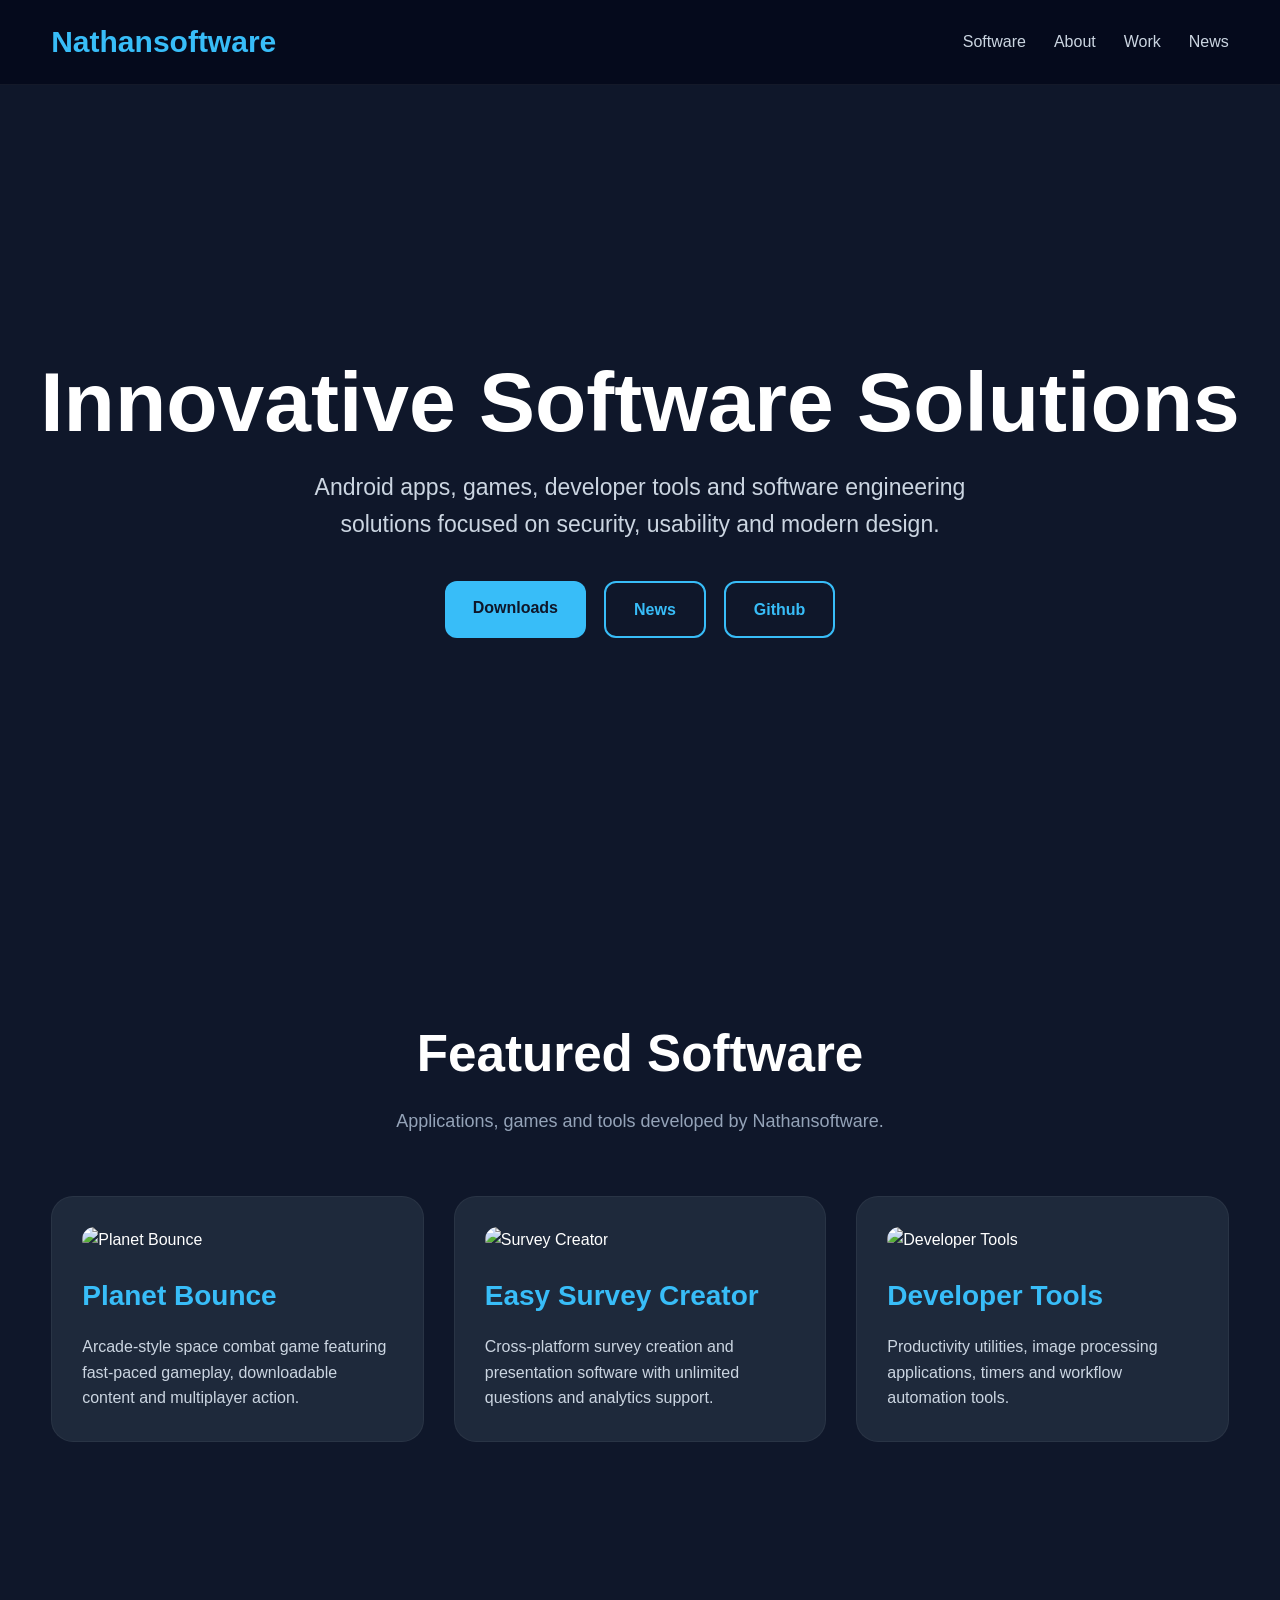
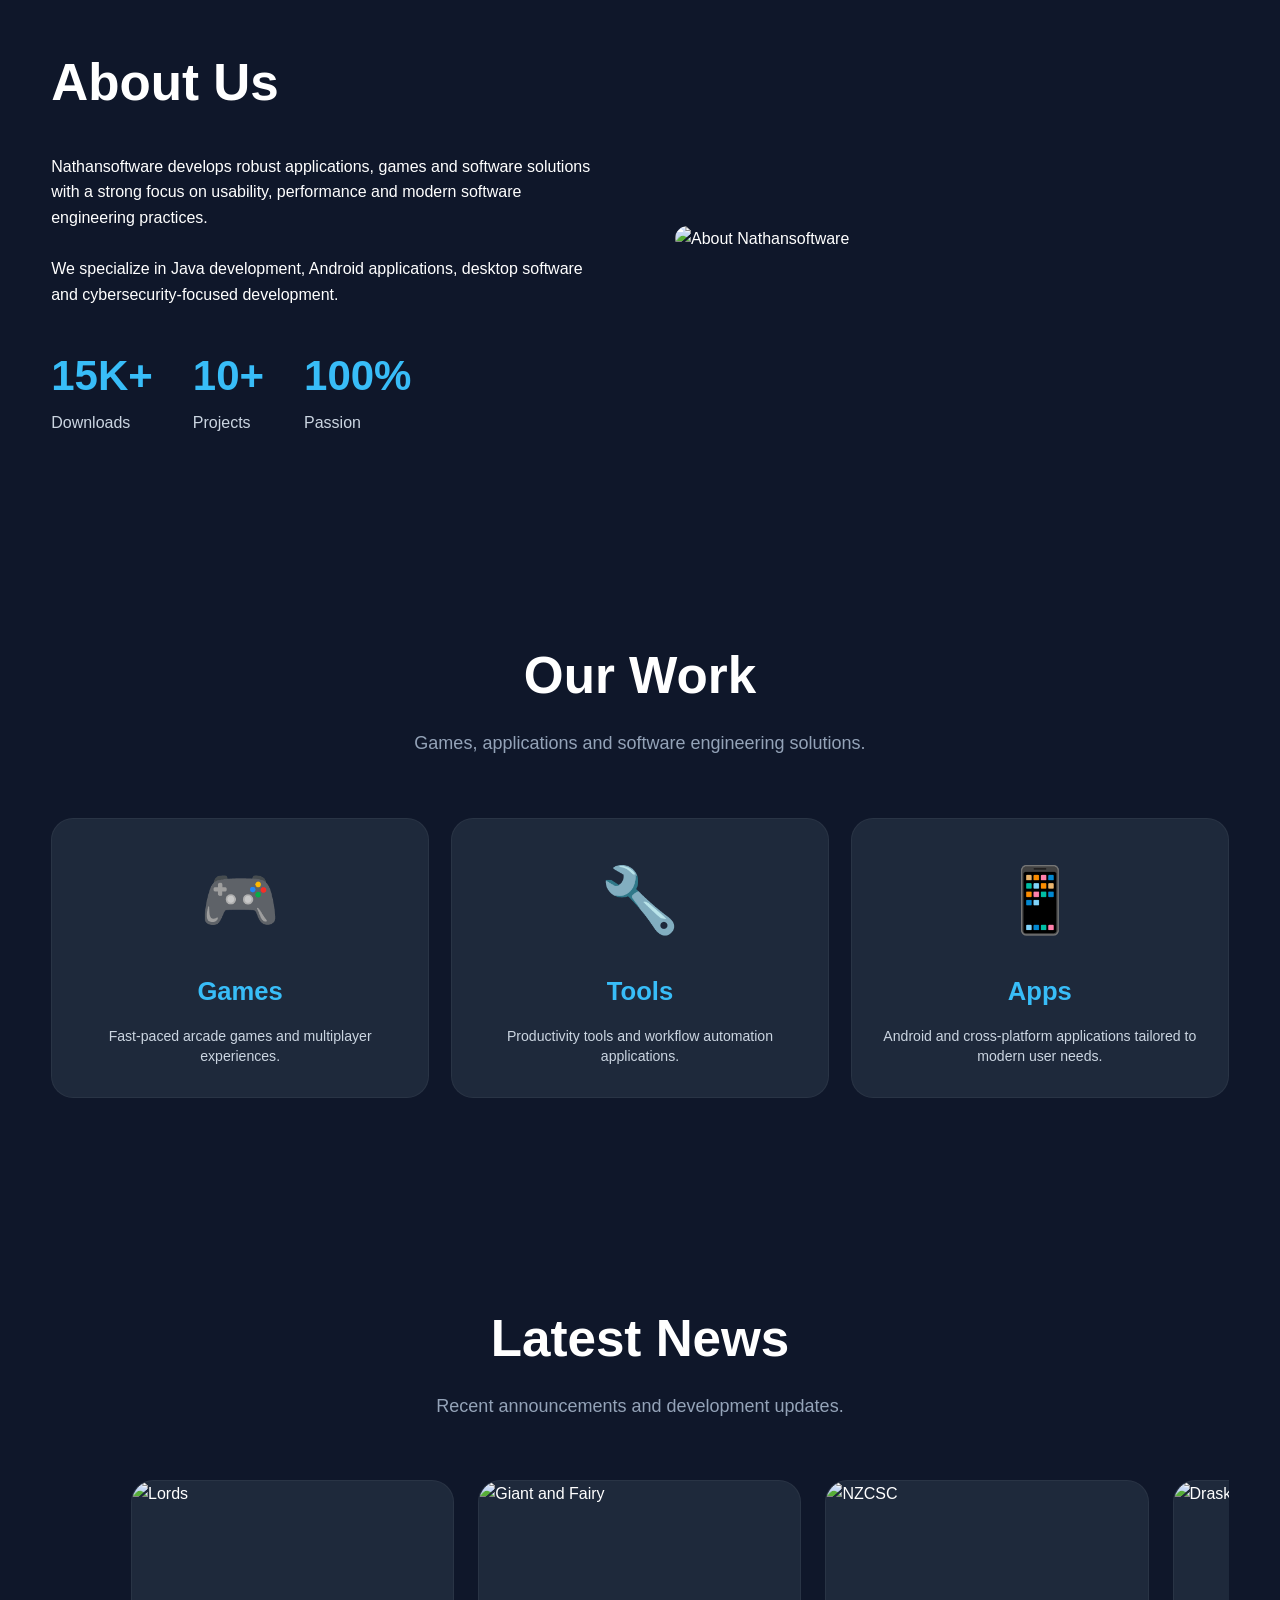
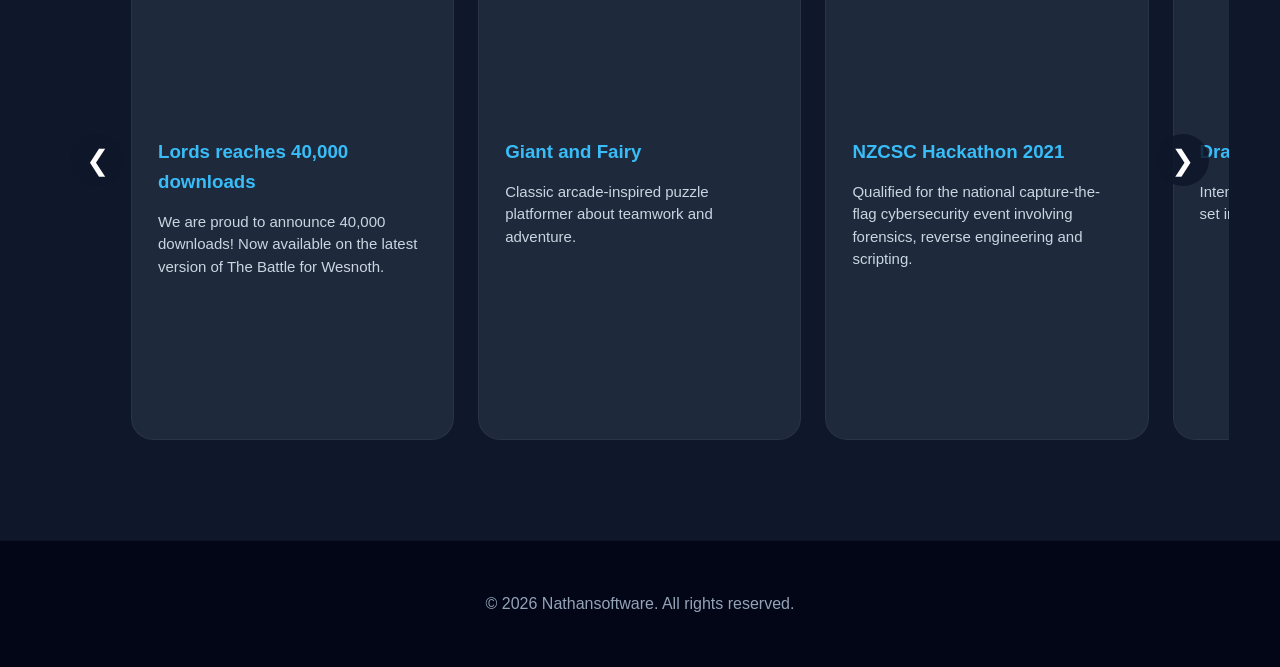
==== index.html @ 769fb5bc "Add files via upload" ====
<!DOCTYPE html>
<html lang="en">
<head>
<meta charset="UTF-8" />
<meta name="viewport" content="width=device-width, initial-scale=1.0" />

<title>Nathansoftware</title>

<style>

* {
    margin: 0;
    padding: 0;
    box-sizing: border-box;
}

html {
    scroll-behavior: smooth;
}

body {
    font-family: Arial, Helvetica, sans-serif;
    background: #0f172a;
    color: white;
    line-height: 1.6;
    overflow-x: hidden;
}

a {
    text-decoration: none;
    color: inherit;
}

.container {
    width: 92%;
    max-width: 1250px;
    margin: auto;
}

header {
    position: sticky;
    top: 0;
    z-index: 1000;
    background: rgba(2, 6, 23, 0.7);
    backdrop-filter: blur(12px);
    border-bottom: 1px solid rgba(255,255,255,0.06);
}

nav {
    display: flex;
    justify-content: space-between;
    align-items: center;
    padding: 18px 0;
}

.logo {
    font-size: 30px;
    font-weight: bold;
    color: #38bdf8;
}

.nav-links {
    display: flex;
    gap: 28px;
}

.nav-links a {
    color: #cbd5e1;
    transition: 0.2s;
}

.nav-links a:hover {
    color: #38bdf8;
}

.hero {
    min-height: 92vh;
    display: flex;
    align-items: center;
    text-align: center;
    background:
        linear-gradient(rgba(15,23,42,0.82), rgba(15,23,42,0.94)),
        url('images/hero.jpg') center/cover;
}

.hero-content {
    width: 100%;
    padding: 60px 0;
}

.hero h1 {
    font-size: clamp(42px, 8vw, 84px);
    line-height: 1.02;
    margin-bottom: 24px;
}

.hero p {
    max-width: 760px;
    margin: auto;
    font-size: clamp(16px, 2vw, 23px);
    color: #cbd5e1;
    padding: 0 14px;
}

.hero-buttons {
    display: flex;
    justify-content: center;
    gap: 18px;
    flex-wrap: wrap;
    margin-top: 38px;
}

.button {
    background: #38bdf8;
    color: #0f172a;
    padding: 14px 28px;
    border-radius: 12px;
    font-weight: bold;
    transition: 0.2s;
    font-size: 16px;
}

.button:hover {
    transform: translateY(-3px);
    background: #7dd3fc;
}

.secondary {
    background: transparent;
    border: 2px solid #38bdf8;
    color: #38bdf8;
}

.secondary:hover {
    background: #38bdf8;
    color: #0f172a;
}

section {
    padding: 100px 0;
}

.section-title {
    text-align: center;
    margin-bottom: 60px;
}

.section-title h2 {
    font-size: clamp(34px, 4vw, 52px);
    margin-bottom: 12px;
}

.section-title p {
    color: #94a3b8;
    font-size: 18px;
}

.grid {
    display: grid;
    gap: 30px;
}

.features {
    grid-template-columns: repeat(auto-fit, minmax(260px, 1fr));
}

.card {
    background: #1e293b;
    padding: 30px;
    border-radius: 22px;
    transition: 0.25s;
    border: 1px solid rgba(255,255,255,0.05);
}

.card:hover {
    transform: translateY(-5px);
}

.card img {
    width: 100%;
    border-radius: 16px;
    margin-bottom: 22px;
    object-fit: cover;
}

.card h3 {
    margin-bottom: 15px;
    color: #38bdf8;
    font-size: 28px;
}

.card p {
    color: #cbd5e1;
}

.about {
    display: grid;
    grid-template-columns: 1fr 1fr;
    gap: 70px;
    align-items: center;
}

.about img {
    width: 100%;
    border-radius: 24px;
}

.stats {
    display: flex;
    gap: 40px;
    flex-wrap: wrap;
    margin-top: 35px;
}

.stat h3 {
    font-size: 42px;
    color: #38bdf8;
}

.stat p {
    color: #cbd5e1;
}

.work-grid {
    display: grid;
    grid-template-columns: repeat(3, 1fr);
    gap: 22px;
}

.work-card {
    text-align: center;
    min-width: 0;
}

.work-icon {
    font-size: clamp(42px, 5vw, 72px);
    margin-bottom: 20px;
}

.work-card h3 {
    font-size: clamp(20px, 2vw, 32px);
}

.work-card p {
    font-size: clamp(12px, 1.1vw, 17px);
    line-height: 1.4;
}

.news-carousel-wrapper {
    position: relative;
    overflow: hidden;
    padding: 0 80px;
}

.news-carousel {
    display: flex;
    gap: 24px;

    transition: transform 0.5s ease;
    will-change: transform;

    align-items: stretch;
}

.news-card {

    flex: 0 0 calc((100% - 48px) / 3);

    background: #1e293b;

    border-radius: 22px;
    overflow: hidden;

    border: 1px solid rgba(255,255,255,0.05);

    display: flex;
    flex-direction: column;

    height: 560px;

    min-width: 0;
}
  
.news-content {
    padding: 26px;

    display: flex;
    flex-direction: column;

    flex: 1;
    min-height: 0;
}

.news-content h3 {
    margin-bottom: 14px;
    color: #38bdf8;
}

.news-content p {

    color: #cbd5e1;

    white-space: normal;

    overflow-wrap: anywhere;
    word-break: normal;

    hyphens: auto;

    flex: 1;

    font-size: 15px;
    line-height: 1.5;

    overflow-y: auto;

    min-width: 0;
}
  
.news-card img {
    width: 100%;
    height: 230px;
    object-fit: cover;
    flex-shrink: 0;
}

.carousel-btn {
    position: absolute;
    top: 50%;
    transform: translateY(-50%);
    z-index: 20;

    width: 52px;
    height: 52px;

    border: none;
    border-radius: 50%;

    background: rgba(15,23,42,0.85);
    color: white;

    font-size: 28px;
    cursor: pointer;

    transition: 0.2s;
}

.carousel-btn:hover {
    background: #38bdf8;
    color: #0f172a;
}

.prev {
    left: 20px;
}

.next {
    right: 20px;
}

footer {
    background: #020617;
    padding: 50px 0;
    text-align: center;
    color: #94a3b8;
    border-top: 1px solid rgba(255,255,255,0.05);
}

@media(max-width: 1000px) {

    .news-card {
        flex: 0 0 calc((100% - 24px) / 2);
    }

}

@media(max-width: 700px) {

    .news-carousel-wrapper {
        padding: 0 60px;
    }

}

@media(max-width: 950px) {

    .about {
        grid-template-columns: 1fr;
    }

}

@media(max-width: 700px) {

    nav {
        flex-direction: column;
        gap: 16px;
    }

    .nav-links {
        gap: 16px;
        flex-wrap: wrap;
        justify-content: center;
    }

    .work-grid {
        gap: 12px;
    }

    .work-card {
        padding: 18px;
    }

    .work-card p {
        line-height: 1.25;
    }

    .card {
        padding: 22px;
    }

    section {
        padding: 70px 0;
    }

    .news-card {
        min-width: 100%;
    }

}

</style>
</head>

<body>

<header>
    <div class="container">

        <nav>

            <div class="logo">
                Nathansoftware
            </div>

            <div class="nav-links">
                <a href="#software">Software</a>
                <a href="#about">About</a>
                <a href="#work">Work</a>
                <a href="#news">News</a>
            </div>

        </nav>

    </div>
</header>

<section class="hero">

    <div class="container hero-content">

        <h1>
            Innovative Software Solutions
        </h1>

        <p>
            Android apps, games, developer tools and software engineering
            solutions focused on security, usability and modern design.
        </p>

        <div class="hero-buttons">

            <a href="#software" class="button">
                Downloads
            </a>

            <a href="#news" class="button secondary">
                News
            </a>

            <a href="https://github.com/" class="button secondary">
                Github
            </a>

        </div>

    </div>

</section>

<section id="software">

    <div class="container">

        <div class="section-title">
            <h2>Featured Software</h2>

            <p>
                Applications, games and tools developed by Nathansoftware.
            </p>
        </div>

        <div class="grid features">

            <div class="card">

                <img src="images/planet-bounce.jpg" alt="Planet Bounce">

                <h3>Planet Bounce</h3>

                <p>
                    Arcade-style space combat game featuring fast-paced
                    gameplay, downloadable content and multiplayer action.
                </p>

            </div>

            <div class="card">

                <img src="images/survey.jpg" alt="Survey Creator">

                <h3>Easy Survey Creator</h3>

                <p>
                    Cross-platform survey creation and presentation software
                    with unlimited questions and analytics support.
                </p>

            </div>

            <div class="card">

                <img src="images/tools.png" alt="Developer Tools">

                <h3>Developer Tools</h3>

                <p>
                    Productivity utilities, image processing applications,
                    timers and workflow automation tools.
                </p>

            </div>

        </div>

    </div>

</section>

<section id="about">

    <div class="container">

        <div class="about">

            <div>

                <div class="section-title" style="text-align:left; margin-bottom:30px;">

                    <h2>About Us</h2>

                </div>

                <p>
                    Nathansoftware develops robust applications, games and
                    software solutions with a strong focus on usability,
                    performance and modern software engineering practices.
                </p>

                <br>

                <p>
                    We specialize in Java development, Android applications,
                    desktop software and cybersecurity-focused development.
                </p>

                <div class="stats">

                    <div class="stat">
                        <h3>15K+</h3>
                        <p>Downloads</p>
                    </div>

                    <div class="stat">
                        <h3>10+</h3>
                        <p>Projects</p>
                    </div>

                    <div class="stat">
                        <h3>100%</h3>
                        <p>Passion</p>
                    </div>

                </div>

            </div>

            <div>

                <img src="images/about.png" alt="About Nathansoftware">

            </div>

        </div>

    </div>

</section>

<section id="work">

    <div class="container">

        <div class="section-title">

            <h2>Our Work</h2>

            <p>
                Games, applications and software engineering solutions.
            </p>

        </div>

        <div class="grid work-grid">

            <div class="card work-card">

                <div class="work-icon">🎮</div>

                <h3>Games</h3>

                <p>
                    Fast-paced arcade games and multiplayer experiences.
                </p>

            </div>

            <div class="card work-card">

                <div class="work-icon">🔧</div>

                <h3>Tools</h3>

                <p>
                    Productivity tools and workflow automation applications.
                </p>

            </div>

            <div class="card work-card">

                <div class="work-icon">📱</div>

                <h3>Apps</h3>

                <p>
                    Android and cross-platform applications tailored to
                    modern user needs.
                </p>

            </div>

        </div>

    </div>

</section>

<section id="news">

    <div class="container">

        <div class="section-title">

            <h2>Latest News</h2>

            <p>
                Recent announcements and development updates.
            </p>

        </div>

        <div class="news-carousel-wrapper">

            <button class="carousel-btn prev" onclick="moveSlide(-1)">
                ❮
            </button>

            <div class="news-carousel" id="newsCarousel">

                <div class="news-card">
                    <img src="images/lords.jpg" alt="Lords">
                    <div class="news-content">
                        <h3>Lords reaches 40,000 downloads</h3>
                        <p>
                            We are proud to announce 40,000 downloads!
                            Now available on the latest version of
                            The Battle for Wesnoth.
                        </p>
                    </div>
                </div>

                <div class="news-card">
                    <img src="images/giant-fairy.png" alt="Giant and Fairy">
                    <div class="news-content">
                        <h3>Giant and Fairy</h3>
                        <p>
                            Classic arcade-inspired puzzle platformer
                            about teamwork and adventure.
                        </p>
                    </div>
                </div>

                <div class="news-card">
                    <img src="images/nzcsc.png" alt="NZCSC">
                    <div class="news-content">
                        <h3>NZCSC Hackathon 2021</h3>
                        <p>
                            Qualified for the national capture-the-flag
                            cybersecurity event involving forensics,
                            reverse engineering and scripting.
                        </p>
                    </div>
                </div>

                <div class="news-card">
                    <img src="images/draskin.jpg" alt="Draskin Conflict">
                    <div class="news-content">
                        <h3>Draskin Conflict App</h3>
                        <p>
                            Intense game of intrigue and discovery
                            set in a post nuclear future.
                        </p>
                    </div>
                </div>

                <div class="news-card">
                    <img src="images/devastator.jpg" alt="Devastator">
                    <div class="news-content">
                        <h3>Devastator Release</h3>
                        <p>
                            New Planet Bounce DLC bringing even more
                            ships, battles and galaxy conquering action.
                        </p>
                    </div>
                </div>

                <div class="news-card">
                    <img src="images/glasspane.jpg" alt="Glass Pane">
                    <div class="news-content">
                        <h3>UI Innovation</h3>
                        <p>
                            Floating desktop image manipulation and
                            organization experience with Glass Pane.
                        </p>
                    </div>
                </div>

                <div class="news-card">
                    <img src="images/pb10000.jpg" alt="Planet Bounce">
                    <div class="news-content">
                        <h3>Planet Bounce 10,000 downloads</h3>
                        <p>
                            Planet Bounce reaches another incredible
                            milestone with 10,000 downloads.
                        </p>
                    </div>
                </div>

                <div class="news-card">
                    <img src="images/kpmg.jpg" alt="KPMG">
                    <div class="news-content">
                        <h3>KPMG Cyber Challenge</h3>
                        <p>
                            Ranked 5th nationally in the KPMG Cyber
                            Challenge hosted by ImmersiveLabs.
                        </p>
                    </div>
                </div>

            </div>

            <button class="carousel-btn next" onclick="moveSlide(1)">
                ❯
            </button>

        </div>

    </div>

</section>

<footer>

    <div class="container">

        <p>
            © 2026 Nathansoftware. All rights reserved.
        </p>

    </div>

</footer>

<script>

const carousel = document.getElementById("newsCarousel");

let currentSlide = 0;

function getVisibleCards() {

    if(window.innerWidth <= 700) return 1;

    if(window.innerWidth <= 1000) return 2;

    return 3;
}

function moveSlide(direction) {

    const cards = document.querySelectorAll(".news-card");

    const visible = getVisibleCards();

    const maxSlide = cards.length - visible;

    currentSlide += direction;

    if(currentSlide < 0) {
        currentSlide = maxSlide;
    }

    if(currentSlide > maxSlide) {
        currentSlide = 0;
    }

    const cardWidth = cards[0].offsetWidth + 24;

    carousel.style.transform =
        `translateX(-${currentSlide * cardWidth}px)`;
}

setInterval(() => {
    moveSlide(1);
}, 5000);

window.addEventListener("resize", () => {
    moveSlide(0);
});

</script>

</body>
</html>
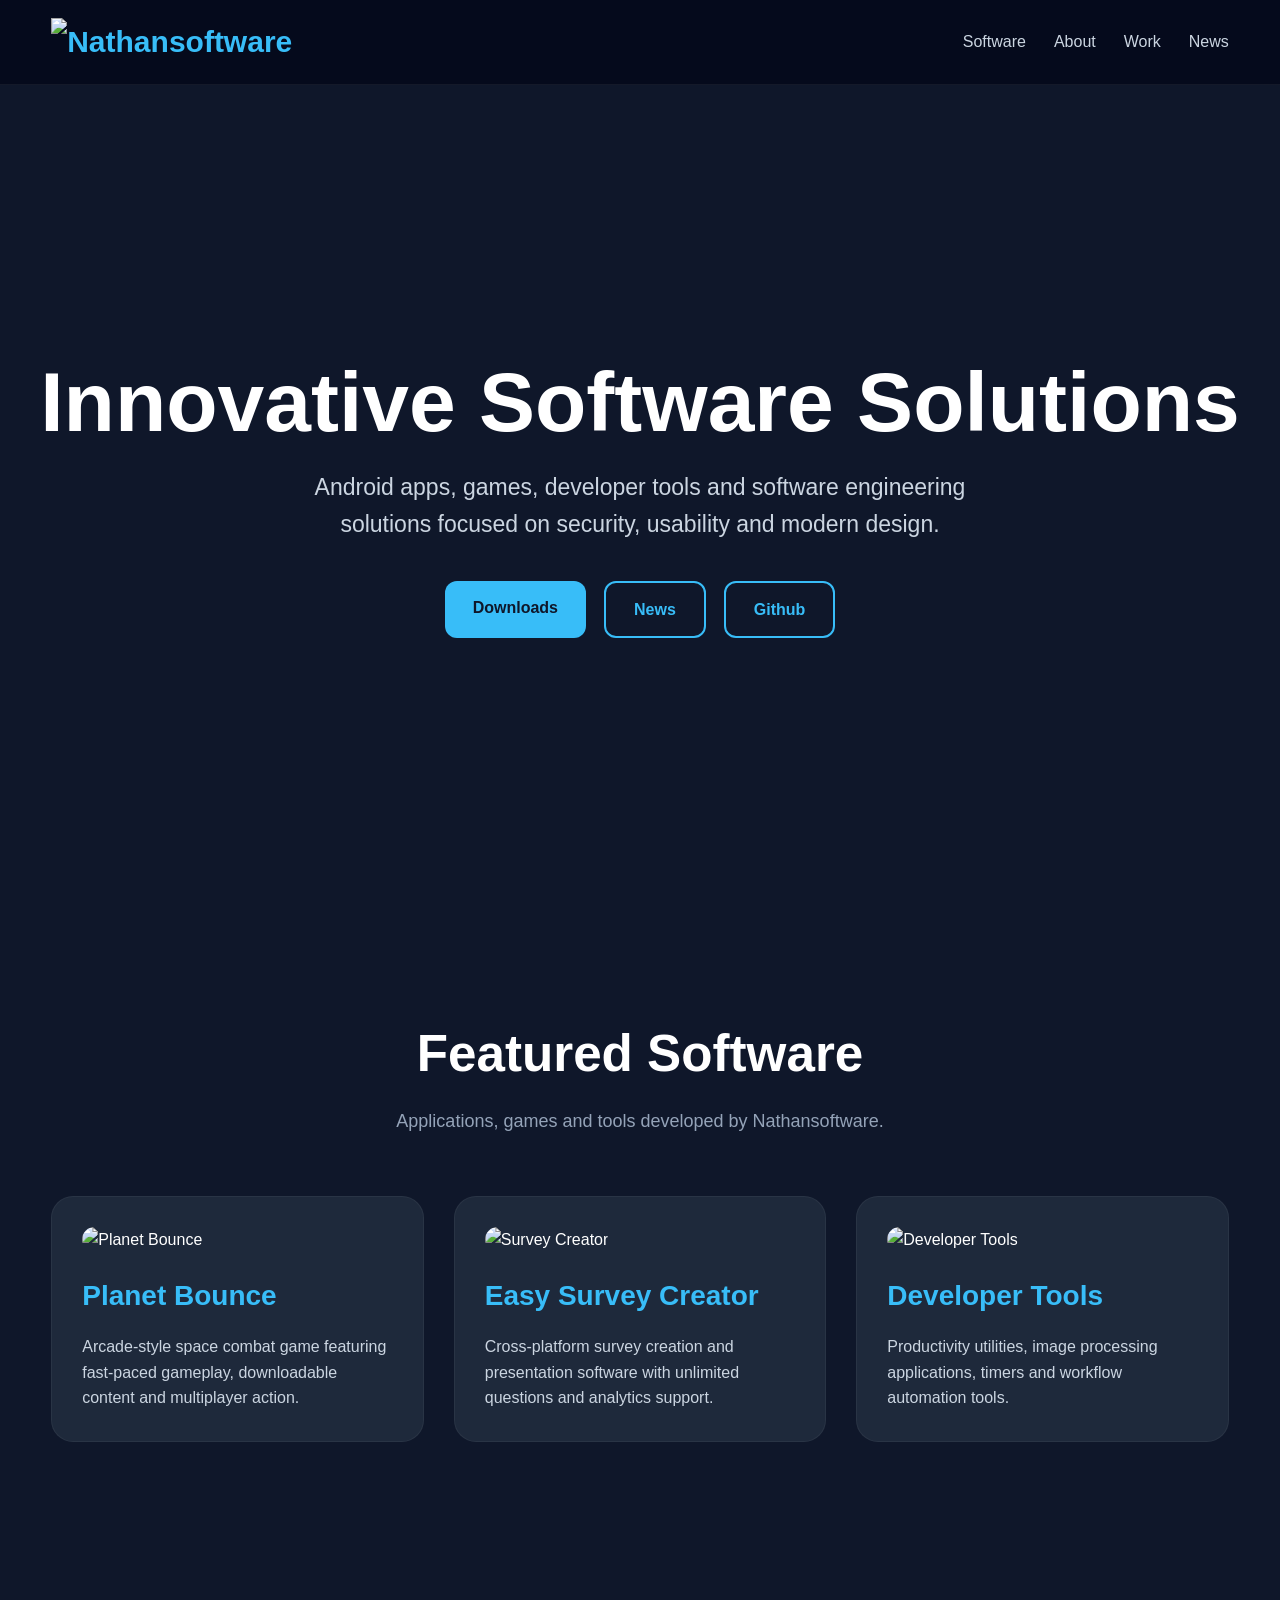
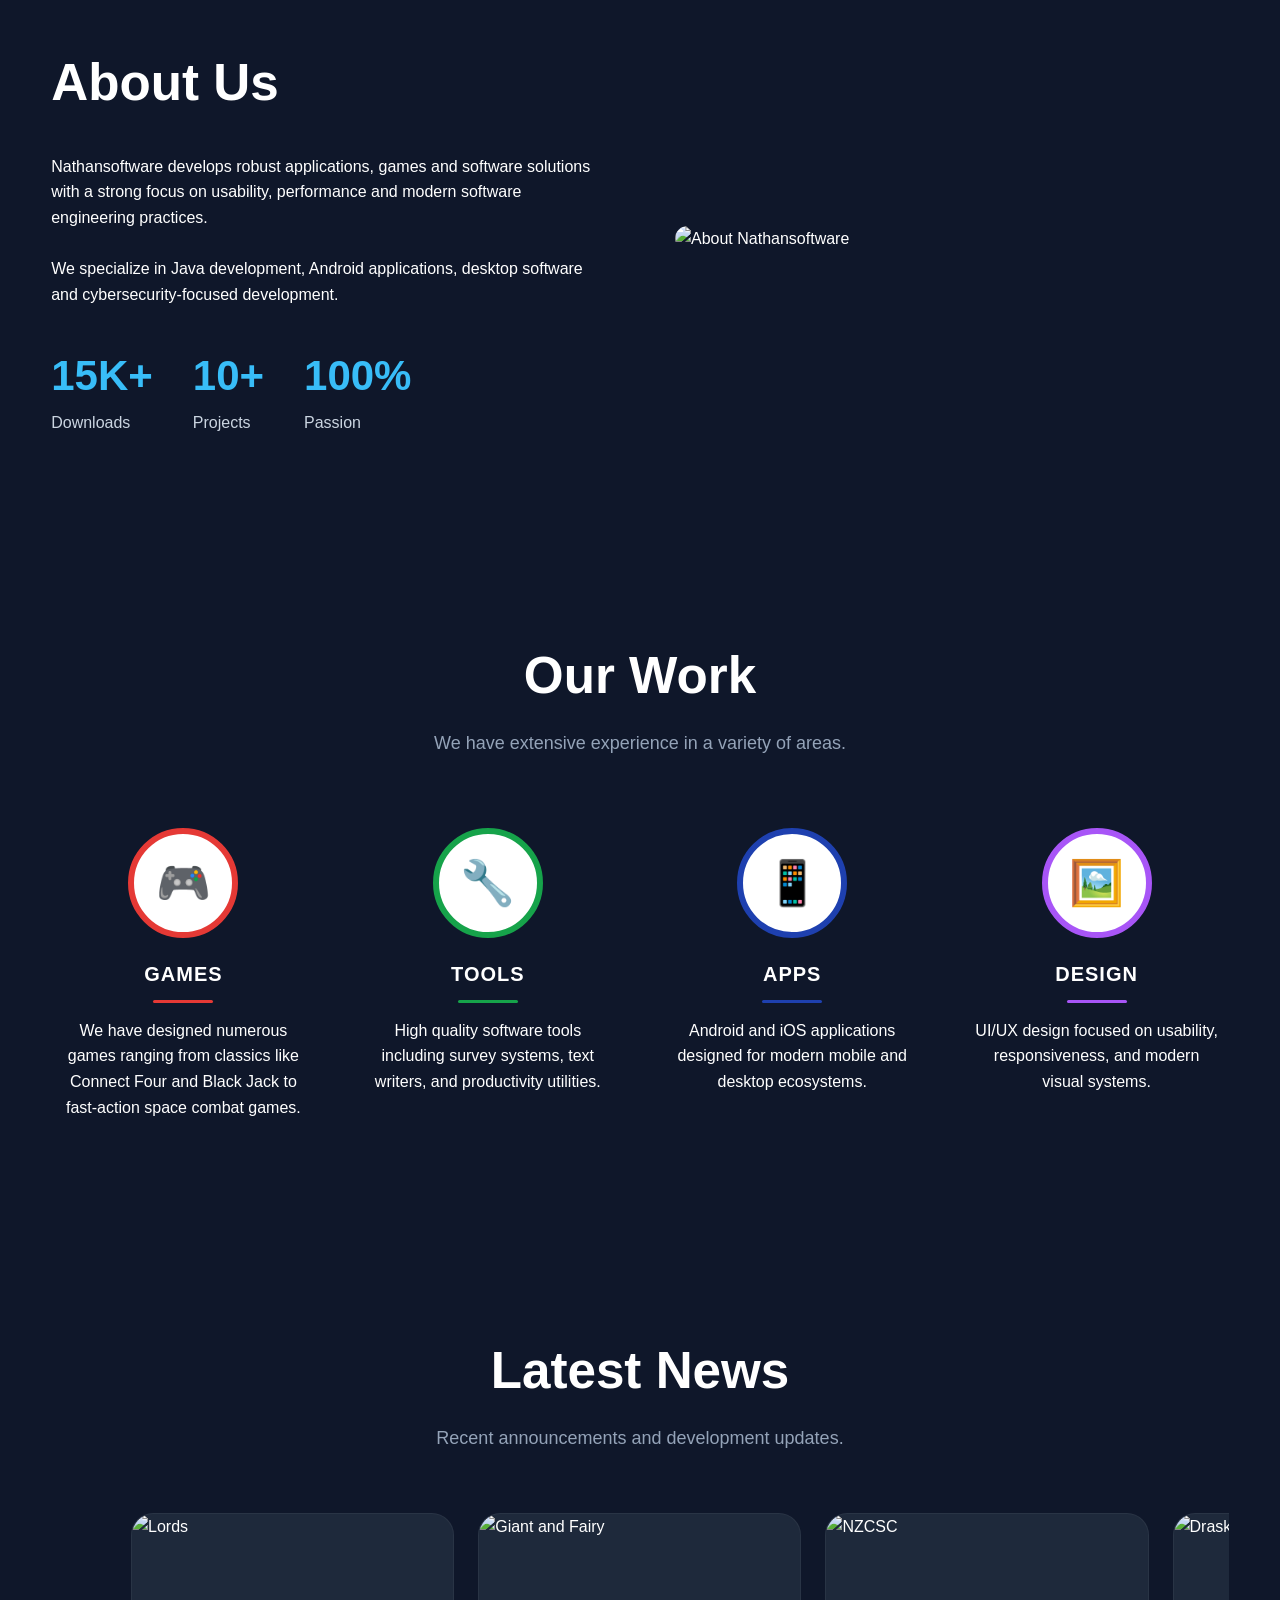
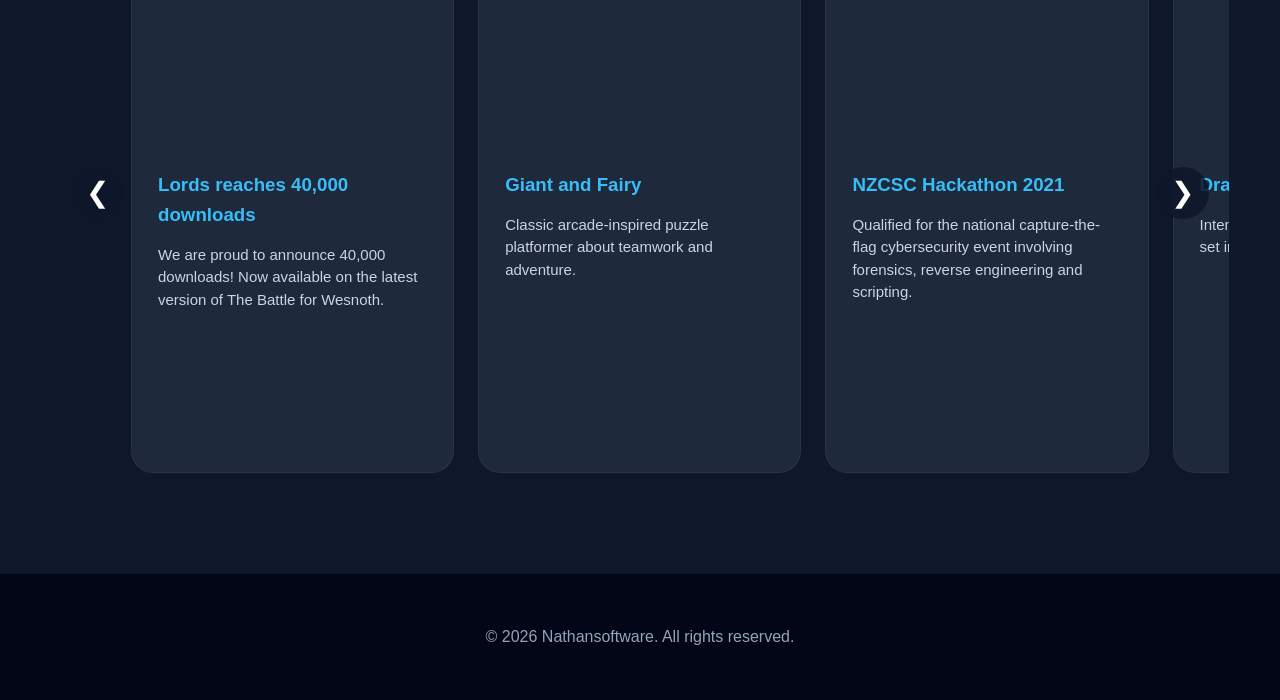
==== commit 0ca7b3b2: "Add files via upload" ====
--- a/index.html
+++ b/index.html
@@ -80,7 +80,7 @@
     text-align: center;
     background:
         linear-gradient(rgba(15,23,42,0.82), rgba(15,23,42,0.94)),
-        url('images/hero.jpg') center/cover;
+        url('https://cdn.jsdelivr.net/gh/Nathan-R1/Website-Assets@main/assets/hero.jpg') center/cover;
 }
 
 .hero-content {
@@ -223,27 +223,75 @@
 
 .work-grid {
     display: grid;
-    grid-template-columns: repeat(3, 1fr);
-    gap: 22px;
+    grid-template-columns: repeat(4, 1fr);
+    gap: 40px;
+    text-align: center;
 }
 
 .work-card {
-    text-align: center;
-    min-width: 0;
+    background: transparent;
+    padding: 10px;
+    border: none;
+    box-shadow: none;
 }
 
 .work-icon {
-    font-size: clamp(42px, 5vw, 72px);
-    margin-bottom: 20px;
-}
-
+    width: 110px;
+    height: 110px;
+    margin: 0 auto 20px auto;
+
+    display: flex;
+    align-items: center;
+    justify-content: center;
+
+    border-radius: 50%;
+    border: 6px solid;
+    font-size: 44px;
+
+    background: white;
+}
+
+/* Titles */
 .work-card h3 {
-    font-size: clamp(20px, 2vw, 32px);
-}
-
-.work-card p {
-    font-size: clamp(12px, 1.1vw, 17px);
-    line-height: 1.4;
+    margin-top: 10px;
+    font-size: 20px;
+    letter-spacing: 1px;
+}
+
+/* underline bar under title */
+.work-card h3::after {
+    content: "";
+    display: block;
+    width: 60px;
+    height: 3px;
+    margin: 10px auto 15px auto;
+    border-radius: 2px;
+}
+
+/* Colors per card */
+.work-card:nth-child(1) .work-icon { border-color: #e53935; color: #e53935; }
+.work-card:nth-child(2) .work-icon { border-color: #16a34a; color: #16a34a; }
+.work-card:nth-child(3) .work-icon { border-color: #1e40af; color: #1e40af; }
+.work-card:nth-child(4) .work-icon { border-color: #a855f7; color: #a855f7; }
+
+/* underline colors */
+.work-card:nth-child(1) h3::after { background: #e53935; }
+.work-card:nth-child(2) h3::after { background: #16a34a; }
+.work-card:nth-child(3) h3::after { background: #1e40af; }
+.work-card:nth-child(4) h3::after { background: #a855f7; }
+
+/* Responsive */
+@media(max-width: 1000px) {
+    .work-grid {
+        grid-template-columns: repeat(2, 1fr);
+        gap: 30px;
+    }
+}
+
+@media(max-width: 600px) {
+    .work-grid {
+        grid-template-columns: 1fr;
+    }
 }
 
 .news-carousel-wrapper {
@@ -255,38 +303,27 @@
 .news-carousel {
     display: flex;
     gap: 24px;
-
     transition: transform 0.5s ease;
     will-change: transform;
-
     align-items: stretch;
 }
 
 .news-card {
-
     flex: 0 0 calc((100% - 48px) / 3);
-
     background: #1e293b;
-
     border-radius: 22px;
     overflow: hidden;
-
     border: 1px solid rgba(255,255,255,0.05);
-
     display: flex;
     flex-direction: column;
-
     height: 560px;
-
     min-width: 0;
 }
-  
+
 .news-content {
     padding: 26px;
-
     display: flex;
     flex-direction: column;
-
     flex: 1;
     min-height: 0;
 }
@@ -297,26 +334,18 @@
 }
 
 .news-content p {
-
     color: #cbd5e1;
-
     white-space: normal;
-
     overflow-wrap: anywhere;
     word-break: normal;
-
     hyphens: auto;
-
     flex: 1;
-
     font-size: 15px;
     line-height: 1.5;
-
     overflow-y: auto;
-
     min-width: 0;
 }
-  
+
 .news-card img {
     width: 100%;
     height: 230px;
@@ -440,7 +469,7 @@
         <nav>
 
             <div class="logo">
-                Nathansoftware
+                <img src="logo.png" alt="Nathansoftware" style="height: 48px; width: auto; display: block;">
             </div>
 
             <div class="nav-links">
@@ -478,7 +507,7 @@
                 News
             </a>
 
-            <a href="https://github.com/" class="button secondary">
+            <a href="https://github.com/Nathan-R1/" class="button secondary">
                 Github
             </a>
 
@@ -504,7 +533,7 @@
 
             <div class="card">
 
-                <img src="images/planet-bounce.jpg" alt="Planet Bounce">
+                <img src="https://cdn.jsdelivr.net/gh/Nathan-R1/Website-Assets@main/assets/planet-bounce.jpg" alt="Planet Bounce">
 
                 <h3>Planet Bounce</h3>
 
@@ -517,7 +546,7 @@
 
             <div class="card">
 
-                <img src="images/survey.jpg" alt="Survey Creator">
+                <img src="https://cdn.jsdelivr.net/gh/Nathan-R1/Website-Assets@main/assets/survey.jpg" alt="Survey Creator">
 
                 <h3>Easy Survey Creator</h3>
 
@@ -530,7 +559,7 @@
 
             <div class="card">
 
-                <img src="images/tools.png" alt="Developer Tools">
+                <img src="https://cdn.jsdelivr.net/gh/Nathan-R1/Website-Assets@main/assets/tools.png" alt="Developer Tools">
 
                 <h3>Developer Tools</h3>
 
@@ -597,7 +626,7 @@
 
             <div>
 
-                <img src="images/about.png" alt="About Nathansoftware">
+                <img src="https://cdn.jsdelivr.net/gh/Nathan-R1/Website-Assets@main/assets/about.png" alt="About Nathansoftware">
 
             </div>
 
@@ -612,52 +641,42 @@
     <div class="container">
 
         <div class="section-title">
-
             <h2>Our Work</h2>
-
-            <p>
-                Games, applications and software engineering solutions.
-            </p>
-
+            <p>We have extensive experience in a variety of areas.</p>
         </div>
 
         <div class="grid work-grid">
 
-            <div class="card work-card">
-
+            <div class="work-card">
                 <div class="work-icon">🎮</div>
-
-                <h3>Games</h3>
-
+                <h3>GAMES</h3>
                 <p>
-                    Fast-paced arcade games and multiplayer experiences.
+                    We have designed numerous games ranging from classics like Connect Four and Black Jack to fast-action space combat games.
                 </p>
-
-            </div>
-
-            <div class="card work-card">
-
+            </div>
+
+            <div class="work-card">
                 <div class="work-icon">🔧</div>
-
-                <h3>Tools</h3>
-
+                <h3>TOOLS</h3>
                 <p>
-                    Productivity tools and workflow automation applications.
+                    High quality software tools including survey systems, text writers, and productivity utilities.
                 </p>
-
-            </div>
-
-            <div class="card work-card">
-
+            </div>
+
+            <div class="work-card">
                 <div class="work-icon">📱</div>
-
-                <h3>Apps</h3>
-
+                <h3>APPS</h3>
                 <p>
-                    Android and cross-platform applications tailored to
-                    modern user needs.
+                    Android and iOS applications designed for modern mobile and desktop ecosystems.
                 </p>
-
+            </div>
+
+            <div class="work-card">
+                <div class="work-icon">🖼️</div>
+                <h3>DESIGN</h3>
+                <p>
+                    UI/UX design focused on usability, responsiveness, and modern visual systems.
+                </p>
             </div>
 
         </div>
@@ -689,7 +708,7 @@
             <div class="news-carousel" id="newsCarousel">
 
                 <div class="news-card">
-                    <img src="images/lords.jpg" alt="Lords">
+                    <img src="https://cdn.jsdelivr.net/gh/Nathan-R1/Website-Assets@main/assets/lords.jpg" alt="Lords">
                     <div class="news-content">
                         <h3>Lords reaches 40,000 downloads</h3>
                         <p>
@@ -701,7 +720,7 @@
                 </div>
 
                 <div class="news-card">
-                    <img src="images/giant-fairy.png" alt="Giant and Fairy">
+                    <img src="https://cdn.jsdelivr.net/gh/Nathan-R1/Website-Assets@main/assets/giant-fairy.png" alt="Giant and Fairy">
                     <div class="news-content">
                         <h3>Giant and Fairy</h3>
                         <p>
@@ -712,7 +731,7 @@
                 </div>
 
                 <div class="news-card">
-                    <img src="images/nzcsc.png" alt="NZCSC">
+                    <img src="https://cdn.jsdelivr.net/gh/Nathan-R1/Website-Assets@main/assets/nzcsc.png" alt="NZCSC">
                     <div class="news-content">
                         <h3>NZCSC Hackathon 2021</h3>
                         <p>
@@ -724,7 +743,7 @@
                 </div>
 
                 <div class="news-card">
-                    <img src="images/draskin.jpg" alt="Draskin Conflict">
+                    <img src="https://cdn.jsdelivr.net/gh/Nathan-R1/Website-Assets@main/assets/draskin.jpg" alt="Draskin Conflict">
                     <div class="news-content">
                         <h3>Draskin Conflict App</h3>
                         <p>
@@ -735,7 +754,7 @@
                 </div>
 
                 <div class="news-card">
-                    <img src="images/devastator.jpg" alt="Devastator">
+                    <img src="https://cdn.jsdelivr.net/gh/Nathan-R1/Website-Assets@main/assets/devastator.jpg" alt="Devastator">
                     <div class="news-content">
                         <h3>Devastator Release</h3>
                         <p>
@@ -746,7 +765,7 @@
                 </div>
 
                 <div class="news-card">
-                    <img src="images/glasspane.jpg" alt="Glass Pane">
+                    <img src="https://cdn.jsdelivr.net/gh/Nathan-R1/Website-Assets@main/assets/glasspane.jpg" alt="Glass Pane">
                     <div class="news-content">
                         <h3>UI Innovation</h3>
                         <p>
@@ -757,7 +776,7 @@
                 </div>
 
                 <div class="news-card">
-                    <img src="images/pb10000.jpg" alt="Planet Bounce">
+                    <img src="https://cdn.jsdelivr.net/gh/Nathan-R1/Website-Assets@main/assets/pb10000.jpg" alt="Planet Bounce">
                     <div class="news-content">
                         <h3>Planet Bounce 10,000 downloads</h3>
                         <p>
@@ -768,7 +787,7 @@
                 </div>
 
                 <div class="news-card">
-                    <img src="images/kpmg.jpg" alt="KPMG">
+                    <img src="https://cdn.jsdelivr.net/gh/Nathan-R1/Website-Assets@main/assets/kpmg.jpg" alt="KPMG">
                     <div class="news-content">
                         <h3>KPMG Cyber Challenge</h3>
                         <p>
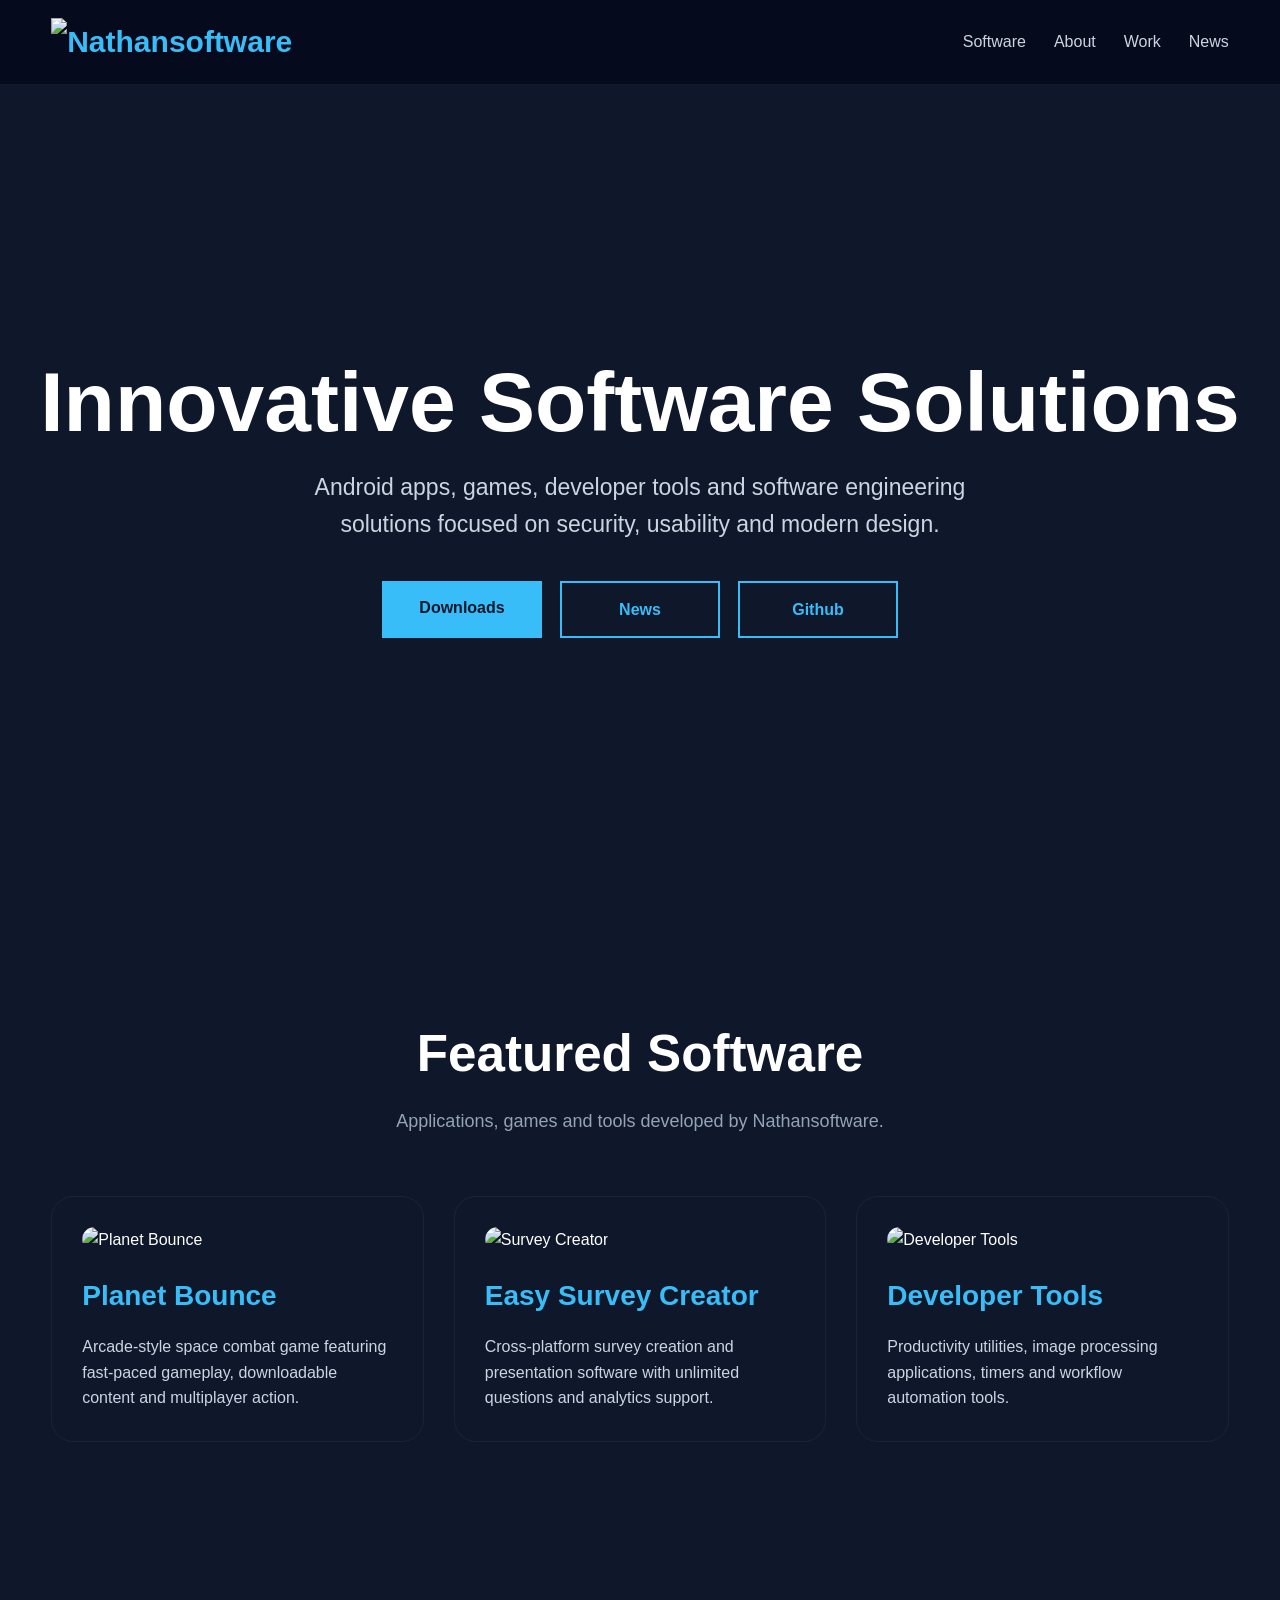
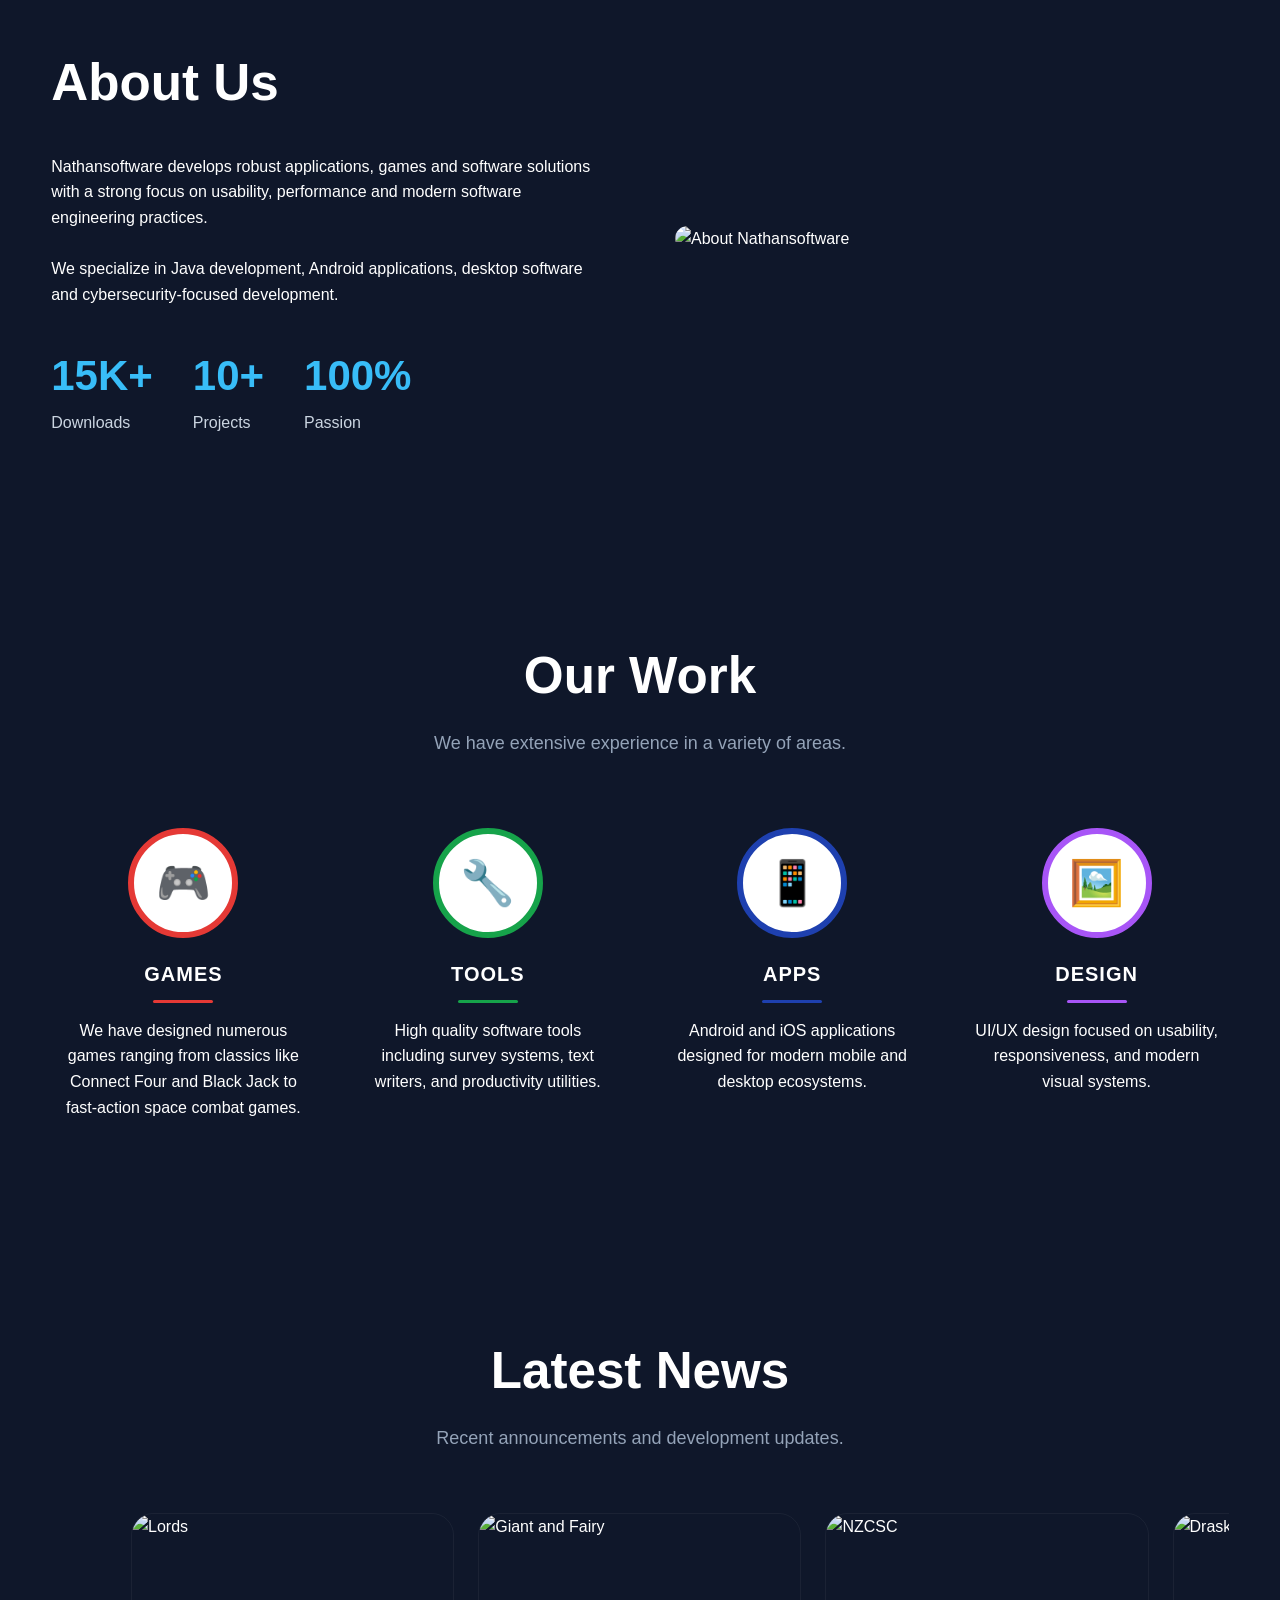
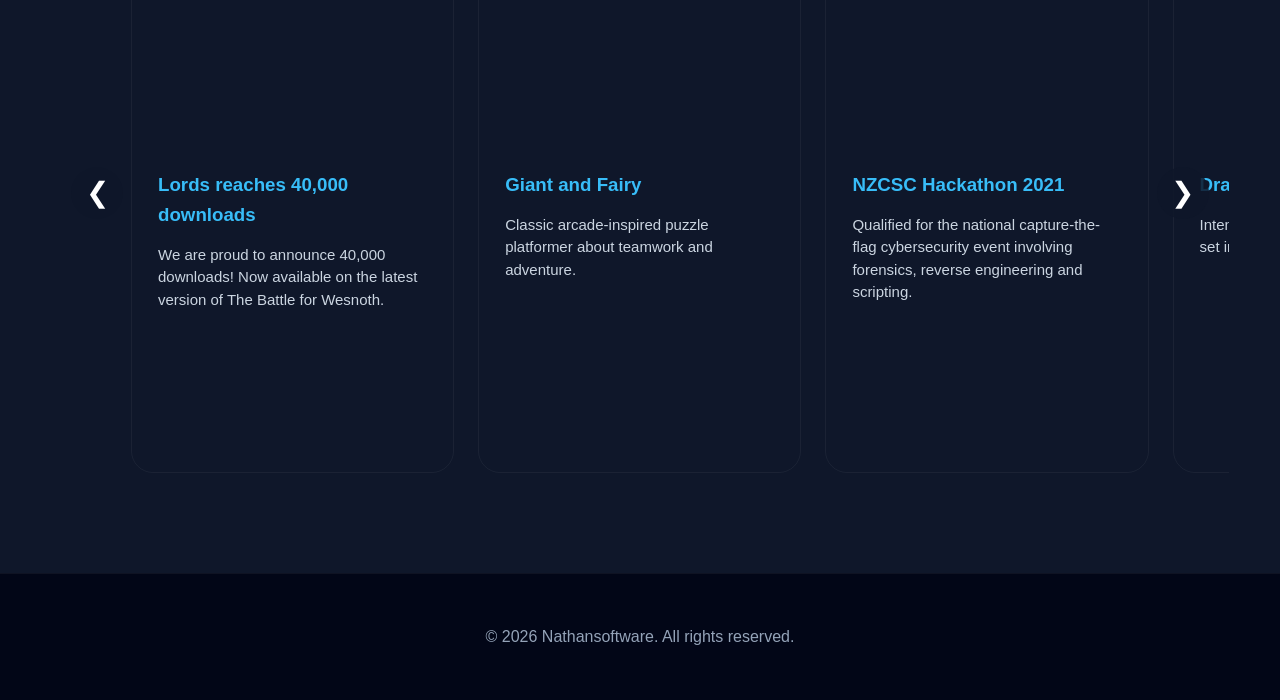
==== commit e6ab1a3c: "New style" ====
--- a/index.html
+++ b/index.html
@@ -113,11 +113,13 @@
 .button {
     background: #38bdf8;
     color: #0f172a;
-    padding: 14px 28px;
-    border-radius: 12px;
+    padding: 14px 0;
+    border-radius: 0;
     font-weight: bold;
     transition: 0.2s;
     font-size: 16px;
+    width: 160px;
+    text-align: center;
 }
 
 .button:hover {
@@ -165,7 +167,7 @@
 }
 
 .card {
-    background: #1e293b;
+    background: transparent;
     padding: 30px;
     border-radius: 22px;
     transition: 0.25s;
@@ -310,7 +312,7 @@
 
 .news-card {
     flex: 0 0 calc((100% - 48px) / 3);
-    background: #1e293b;
+    background: transparent;
     border-radius: 22px;
     overflow: hidden;
     border: 1px solid rgba(255,255,255,0.05);
@@ -469,7 +471,7 @@
         <nav>
 
             <div class="logo">
-                <img src="logo.png" alt="Nathansoftware" style="height: 48px; width: auto; display: block;">
+                <img src="<img src="https://cdn.jsdelivr.net/gh/Nathan-R1/Website-Assets@main/assets/logo.png" alt="Nathansoftware" style="height: 48px; width: auto; display: block;">
             </div>
 
             <div class="nav-links">
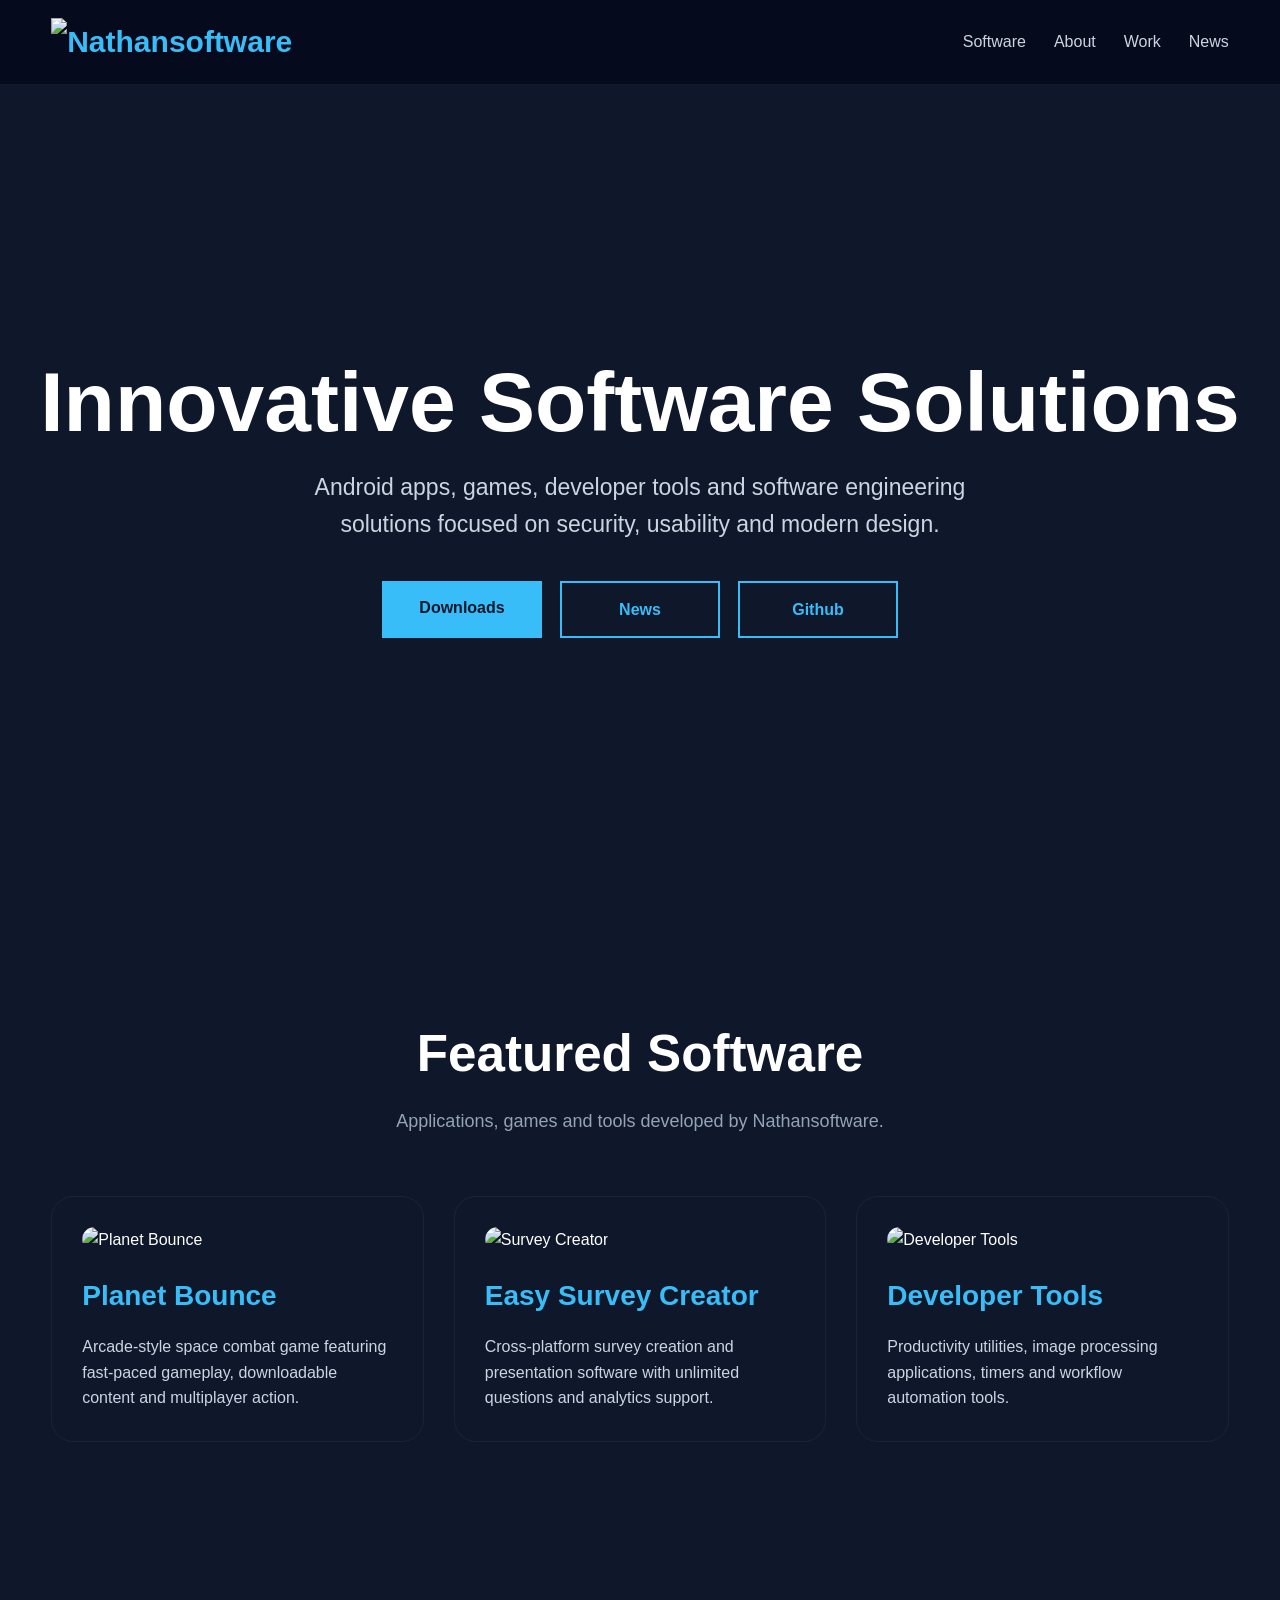
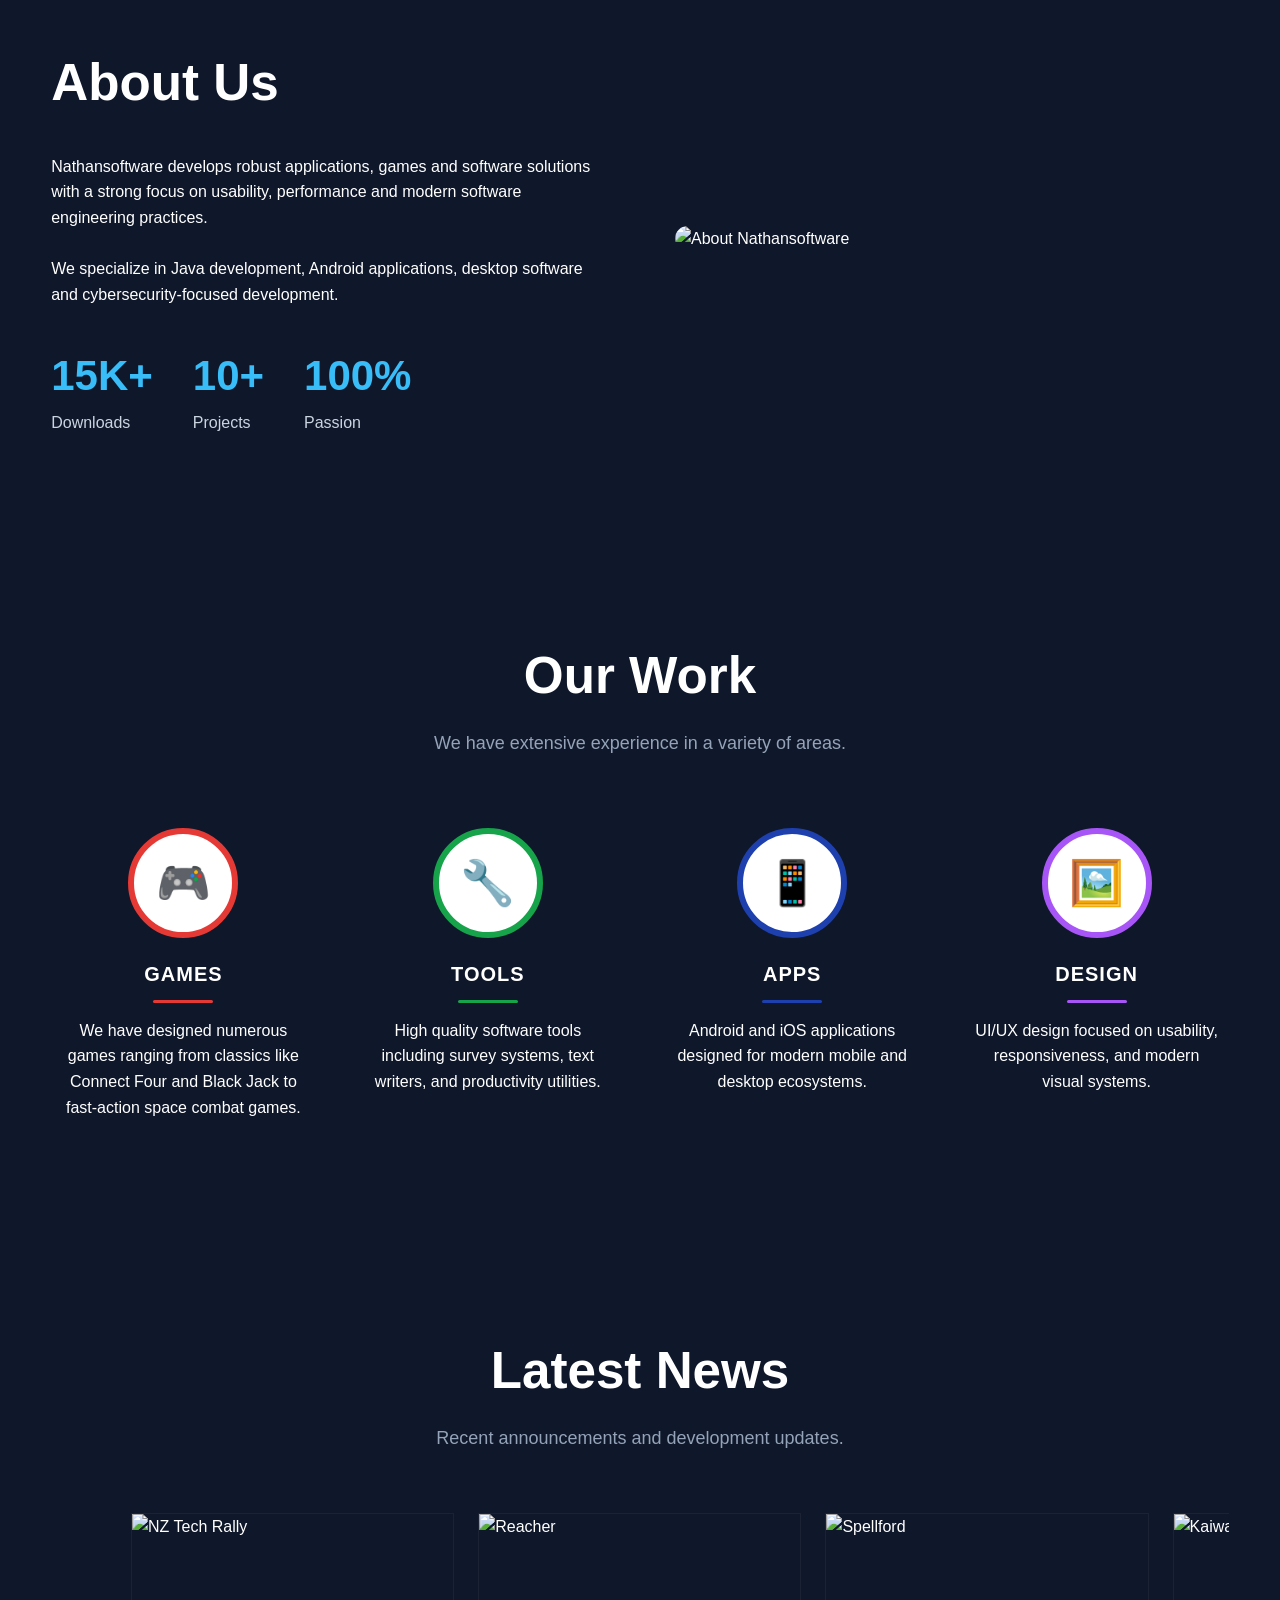
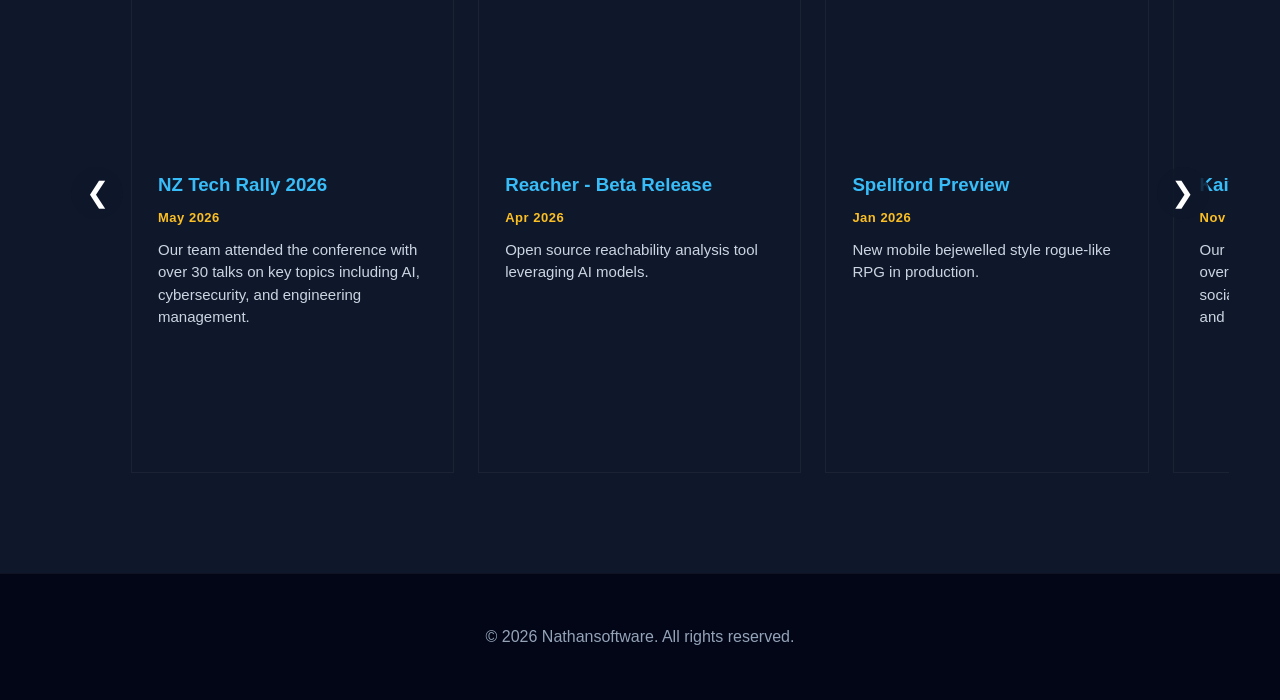
==== commit 0ed94ab4: "New news" ====
--- a/index.html
+++ b/index.html
@@ -313,8 +313,6 @@
 .news-card {
     flex: 0 0 calc((100% - 48px) / 3);
     background: transparent;
-    border-radius: 22px;
-    overflow: hidden;
     border: 1px solid rgba(255,255,255,0.05);
     display: flex;
     flex-direction: column;
@@ -331,8 +329,17 @@
 }
 
 .news-content h3 {
-    margin-bottom: 14px;
+    margin-bottom: 8px;
     color: #38bdf8;
+}
+
+.news-date {
+    display: block;
+    font-size: 13px;
+    font-weight: 600;
+    color: #fbbf24;
+    margin-bottom: 10px;
+    letter-spacing: 0.5px;
 }
 
 .news-content p {
@@ -471,7 +478,7 @@
         <nav>
 
             <div class="logo">
-                <img src="<img src="https://cdn.jsdelivr.net/gh/Nathan-R1/Website-Assets@main/assets/logo.png" alt="Nathansoftware" style="height: 48px; width: auto; display: block;">
+                <img src="https://cdn.jsdelivr.net/gh/Nathan-R1/Website-Assets@main/assets/logo.png" alt="Nathansoftware" style="height: 48px; width: auto; display: block;">
             </div>
 
             <div class="nav-links">
@@ -710,9 +717,100 @@
             <div class="news-carousel" id="newsCarousel">
 
                 <div class="news-card">
+                    <img src="https://cdn.jsdelivr.net/gh/Nathan-R1/Website-Assets@main/assets/nz-tech-rally.jpg" alt="NZ Tech Rally">
+                    <div class="news-content">
+                        <h3>NZ Tech Rally 2026</h3>
+                        <span class="news-date">May 2026</span>
+                        <p>
+                            Our team attended the conference with over
+                            30 talks on key topics including AI,
+                            cybersecurity, and engineering management.
+                        </p>
+                    </div>
+                </div>
+
+                <div class="news-card">
+                    <img src="https://cdn.jsdelivr.net/gh/Nathan-R1/Website-Assets@main/assets/reacher.jpg" alt="Reacher" title="Photo by Vexels.com on FreeImages">
+                    <div class="news-content">
+                        <h3>Reacher - Beta Release</h3>
+                        <span class="news-date">Apr 2026</span>
+                        <p>
+                            Open source reachability analysis tool
+                            leveraging AI models.
+                        </p>
+                    </div>
+                </div>
+
+                <div class="news-card">
+                    <img src="https://cdn.jsdelivr.net/gh/Nathan-R1/Website-Assets@main/assets/spellford.jpg" alt="Spellford">
+                    <div class="news-content">
+                        <h3>Spellford Preview</h3>
+                        <span class="news-date">Jan 2026</span>
+                        <p>
+                            New mobile bejewelled style rogue-like RPG
+                            in production.
+                        </p>
+                    </div>
+                </div>
+
+                <div class="news-card">
+                    <img src="https://cdn.jsdelivr.net/gh/Nathan-R1/Website-Assets@main/assets/kawaiicon.png" alt="KaiwaiiCon">
+                    <div class="news-content">
+                        <h3>KaiwaiiCon 2025</h3>
+                        <span class="news-date">Nov 2025</span>
+                        <p>
+                            Our team attended the conference with over
+                            20 talks on key topics including social
+                            engineering, quantum computing and more.
+                        </p>
+                    </div>
+                </div>
+
+                <div class="news-card">
+                    <img src="https://cdn.jsdelivr.net/gh/Nathan-R1/Website-Assets@main/assets/cyclic.png" alt="Cyclic Warriors">
+                    <div class="news-content">
+                        <h3>Cyclic Warriors</h3>
+                        <span class="news-date">Jan 2024</span>
+                        <p>
+                            Development continues on the Cyclic Warriors
+                            project with new gameplay features and improvements.
+                        </p>
+                    </div>
+                </div>
+
+                <div class="news-card">
+                    <img src="https://cdn.jsdelivr.net/gh/Nathan-R1/Website-Assets@main/assets/security.jpg" alt="OWASP AppSec">
+                    <div class="news-content">
+                        <h3>OWASP AppSec</h3>
+                        <span class="news-date">July 2023</span>
+                        <p>
+                            Nathansoftware had the opportunity to attend
+                            the OWASP NZ conference this week diving into
+                            over 20 sessions on cybersecurity, with a
+                            highlight on blockchain security.
+                        </p>
+                    </div>
+                </div>
+
+                <div class="news-card">
+                    <img src="https://cdn.jsdelivr.net/gh/Nathan-R1/Website-Assets@main/assets/ctf.png" alt="NZCSC">
+                    <div class="news-content">
+                        <h3>NZCSC</h3>
+                        <span class="news-date">Jan 2023</span>
+                        <p>
+                            The Nathansoftware team are proud to announce
+                            that we qualified for the national NZCSC
+                            Capture the Flag (CTF) event using tools
+                            including Wireshark, Burpsuite.
+                        </p>
+                    </div>
+                </div>
+
+                <div class="news-card">
                     <img src="https://cdn.jsdelivr.net/gh/Nathan-R1/Website-Assets@main/assets/lords.jpg" alt="Lords">
                     <div class="news-content">
                         <h3>Lords reaches 40,000 downloads</h3>
+                        <span class="news-date">Dec 2022</span>
                         <p>
                             We are proud to announce 40,000 downloads!
                             Now available on the latest version of
@@ -725,6 +823,7 @@
                     <img src="https://cdn.jsdelivr.net/gh/Nathan-R1/Website-Assets@main/assets/giant-fairy.png" alt="Giant and Fairy">
                     <div class="news-content">
                         <h3>Giant and Fairy</h3>
+                        <span class="news-date">Oct 2021</span>
                         <p>
                             Classic arcade-inspired puzzle platformer
                             about teamwork and adventure.
@@ -733,9 +832,10 @@
                 </div>
 
                 <div class="news-card">
-                    <img src="https://cdn.jsdelivr.net/gh/Nathan-R1/Website-Assets@main/assets/nzcsc.png" alt="NZCSC">
+                    <img src="https://cdn.jsdelivr.net/gh/Nathan-R1/Website-Assets@main/assets/nzcsc.png" alt="NZCSC Hackathon">
                     <div class="news-content">
                         <h3>NZCSC Hackathon 2021</h3>
+                        <span class="news-date">June 2021</span>
                         <p>
                             Qualified for the national capture-the-flag
                             cybersecurity event involving forensics,
@@ -748,6 +848,7 @@
                     <img src="https://cdn.jsdelivr.net/gh/Nathan-R1/Website-Assets@main/assets/draskin.jpg" alt="Draskin Conflict">
                     <div class="news-content">
                         <h3>Draskin Conflict App</h3>
+                        <span class="news-date">Apr 2021</span>
                         <p>
                             Intense game of intrigue and discovery
                             set in a post nuclear future.
@@ -756,9 +857,24 @@
                 </div>
 
                 <div class="news-card">
+                    <img src="https://cdn.jsdelivr.net/gh/Nathan-R1/Website-Assets@main/assets/Lords10k.png" alt="Lord's">
+                    <div class="news-content">
+                        <h3>Lord's 10,000 Downloads</h3>
+                        <span class="news-date">Apr 2021</span>
+                        <p>
+                            Reign of the Lords. We are proud to announce
+                            20,000 downloads! Now available on the most
+                            cutting edge version of The Battle for
+                            Wesnoth 1.15.
+                        </p>
+                    </div>
+                </div>
+
+                <div class="news-card">
                     <img src="https://cdn.jsdelivr.net/gh/Nathan-R1/Website-Assets@main/assets/devastator.jpg" alt="Devastator">
                     <div class="news-content">
                         <h3>Devastator Release</h3>
+                        <span class="news-date">Jan 2021</span>
                         <p>
                             New Planet Bounce DLC bringing even more
                             ships, battles and galaxy conquering action.
@@ -770,6 +886,7 @@
                     <img src="https://cdn.jsdelivr.net/gh/Nathan-R1/Website-Assets@main/assets/glasspane.jpg" alt="Glass Pane">
                     <div class="news-content">
                         <h3>UI Innovation</h3>
+                        <span class="news-date">Sept 2020</span>
                         <p>
                             Floating desktop image manipulation and
                             organization experience with Glass Pane.
@@ -780,7 +897,8 @@
                 <div class="news-card">
                     <img src="https://cdn.jsdelivr.net/gh/Nathan-R1/Website-Assets@main/assets/pb10000.jpg" alt="Planet Bounce">
                     <div class="news-content">
-                        <h3>Planet Bounce 10,000 downloads</h3>
+                        <h3>Planet Bounce Milestone</h3>
+                        <span class="news-date">Aug 2020</span>
                         <p>
                             Planet Bounce reaches another incredible
                             milestone with 10,000 downloads.
@@ -792,9 +910,39 @@
                     <img src="https://cdn.jsdelivr.net/gh/Nathan-R1/Website-Assets@main/assets/kpmg.jpg" alt="KPMG">
                     <div class="news-content">
                         <h3>KPMG Cyber Challenge</h3>
+                        <span class="news-date">June 2020</span>
                         <p>
                             Ranked 5th nationally in the KPMG Cyber
                             Challenge hosted by ImmersiveLabs.
+                        </p>
+                    </div>
+                </div>
+
+                <div class="news-card">
+                    <img src="https://cdn.jsdelivr.net/gh/Nathan-R1/Website-Assets@main/assets/planetbounce.png" alt="Planet Bounce 5.0">
+                    <div class="news-content">
+                        <h3>Planet Bounce 5.0 Release</h3>
+                        <span class="news-date">Dec 2019</span>
+                        <p>
+                            A new decade is on the horizon and so is the
+                            arrival of Planet Bounce. We are extremely
+                            excited to announce that Planet Bounce 5.0.
+                        </p>
+                    </div>
+                </div>
+
+                <div class="news-card">
+                    <img src="https://cdn.jsdelivr.net/gh/Nathan-R1/Website-Assets@main/assets/survey.jpg" alt="Android ESC">
+                    <div class="news-content">
+                        <h3>Android ESC Release</h3>
+                        <span class="news-date">Feb 2019</span>
+                        <p>
+                            The Easy Survey Creator is now also available
+                            as an Android app. The Easy Survey Creator App
+                            version runs on Android devices so you can
+                            take your surveys with you! See Slideme.org
+                            for more details about the Easy Survey
+                            Creator for Android.
                         </p>
                     </div>
                 </div>
@@ -873,4 +1021,4 @@
 </script>
 
 </body>
-</html>+</html>
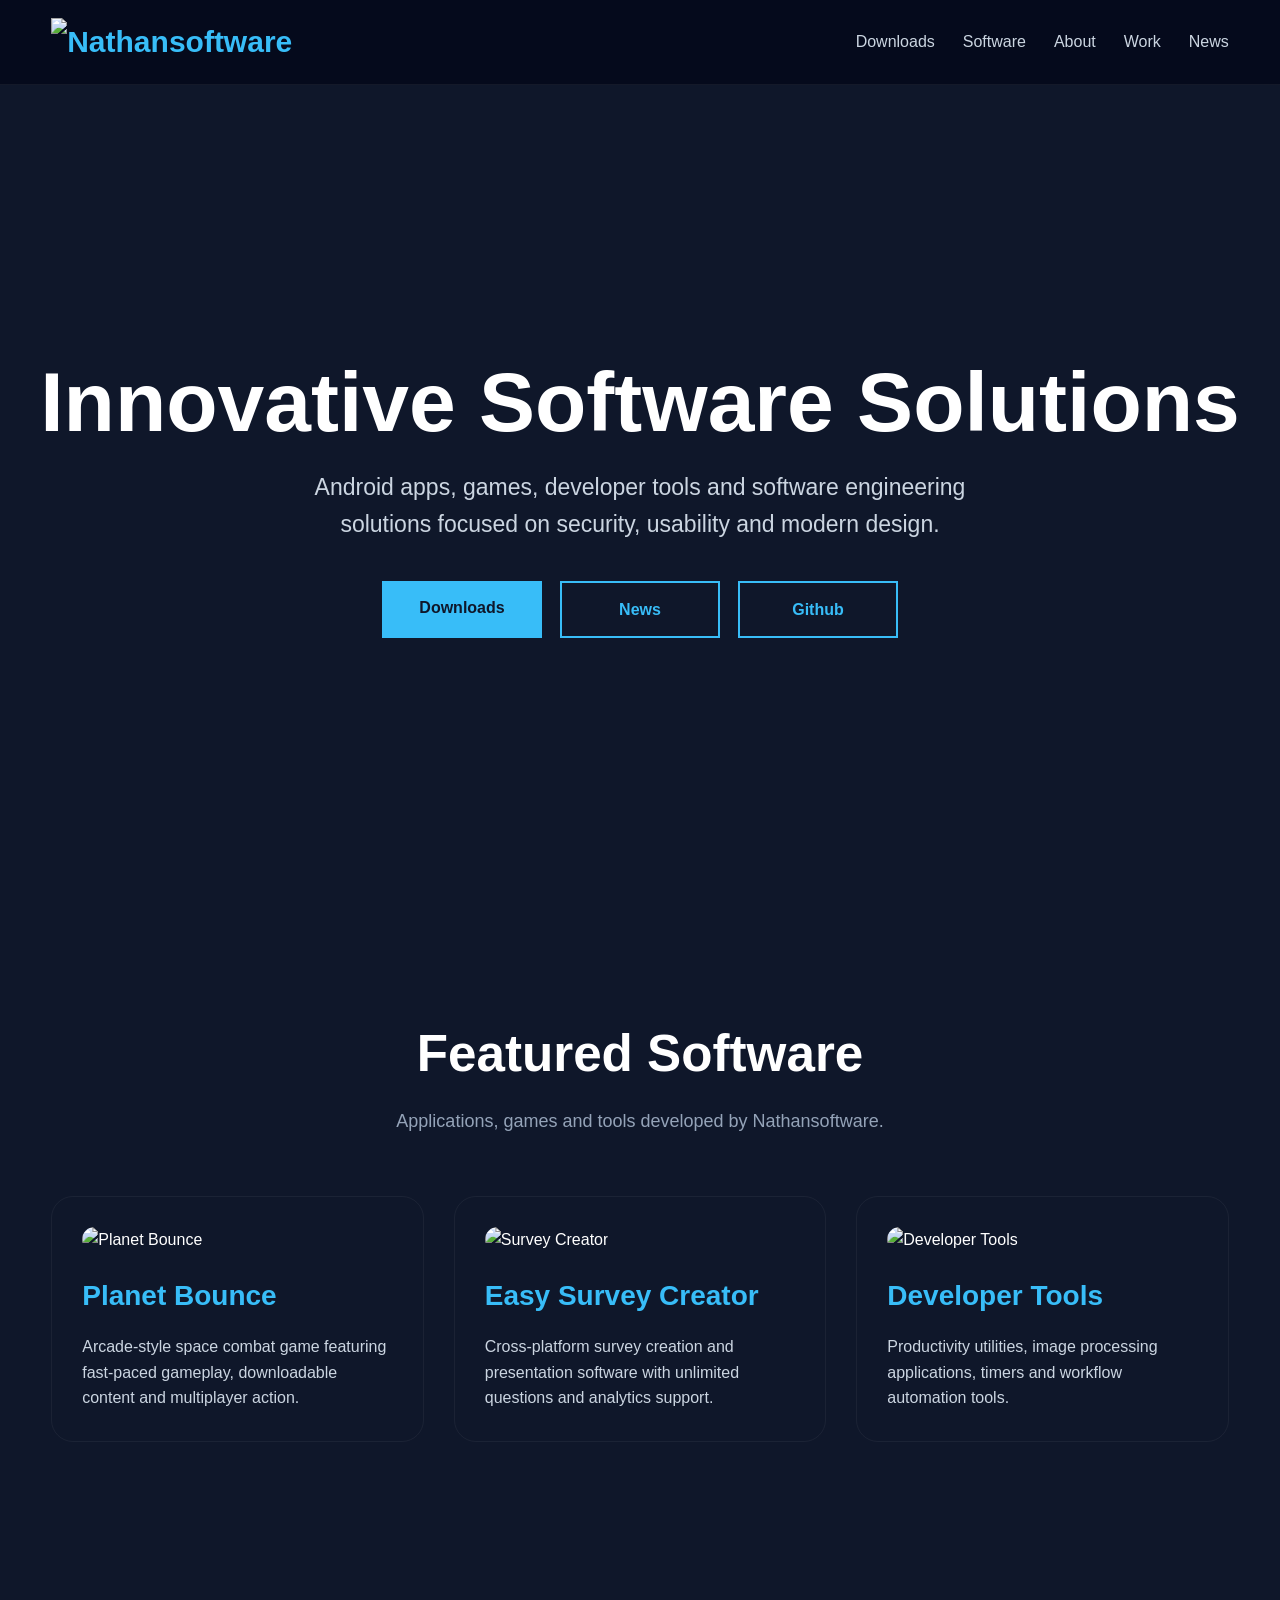
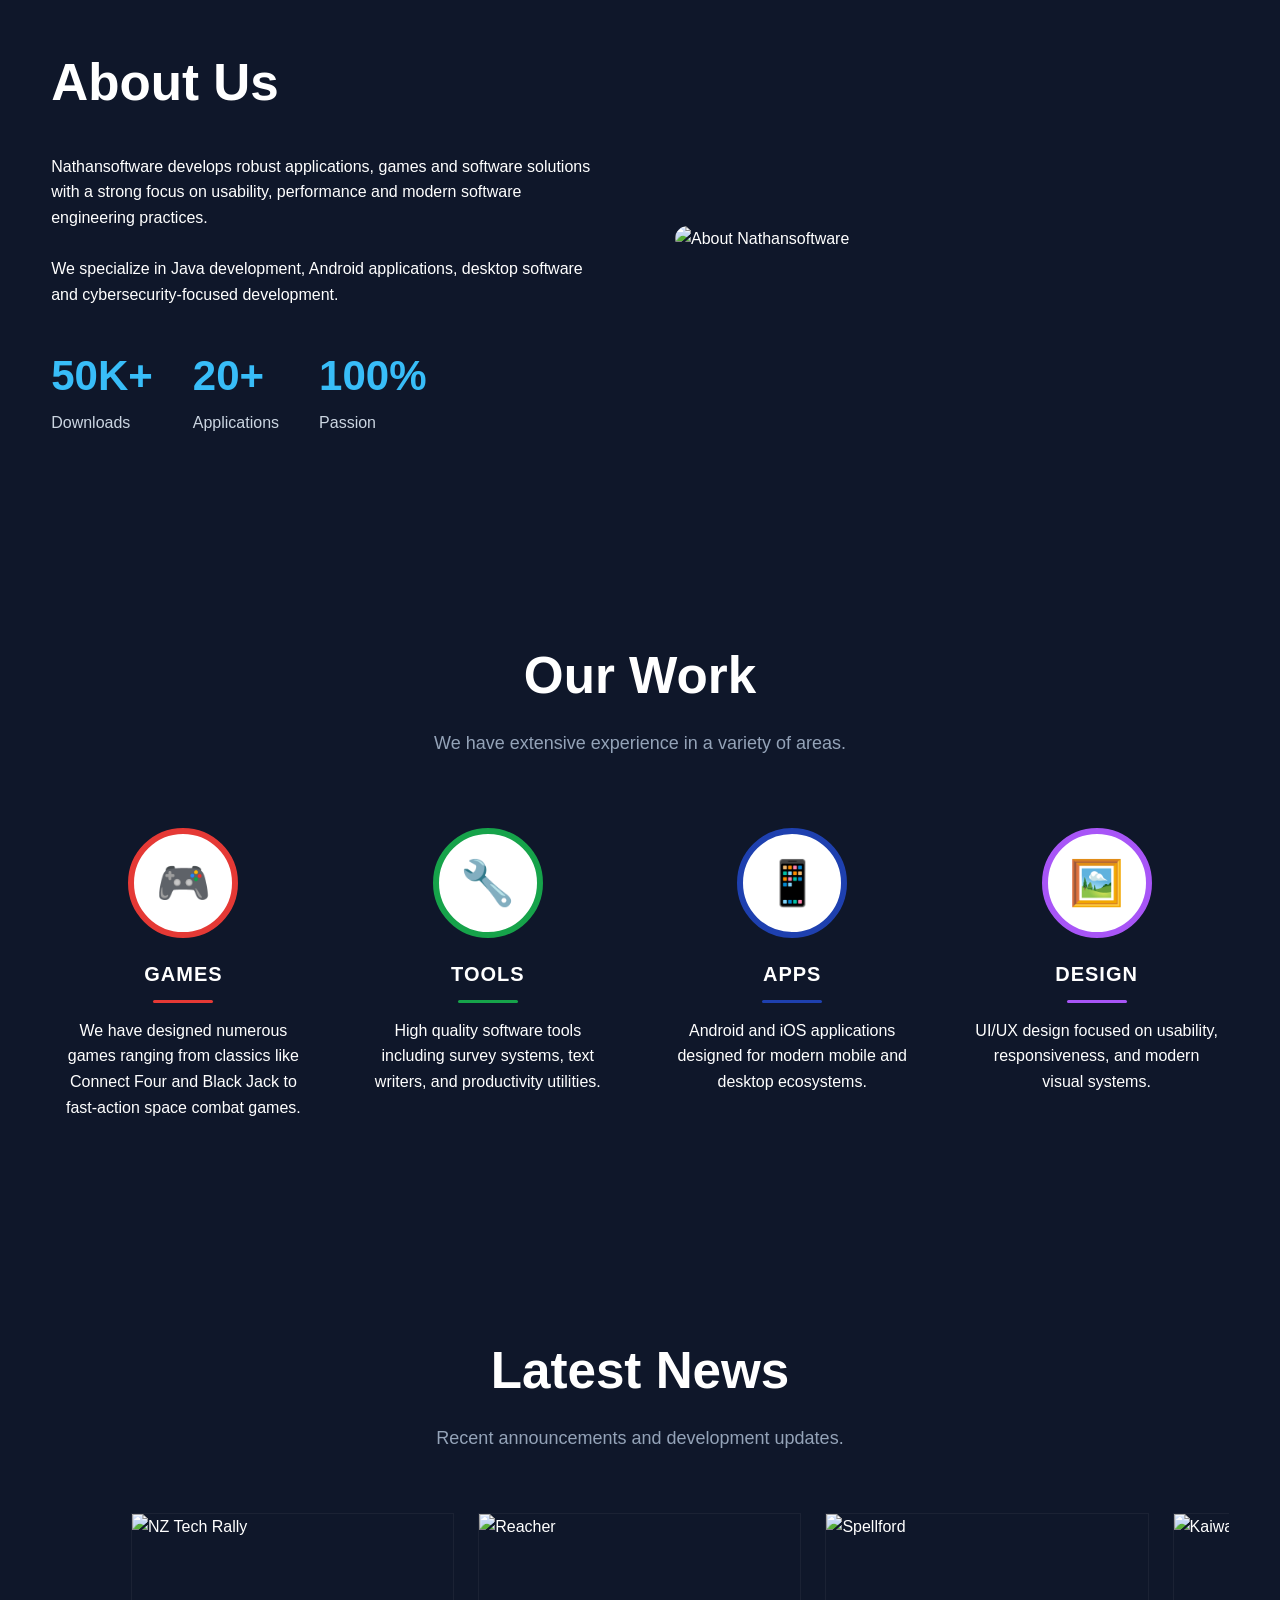
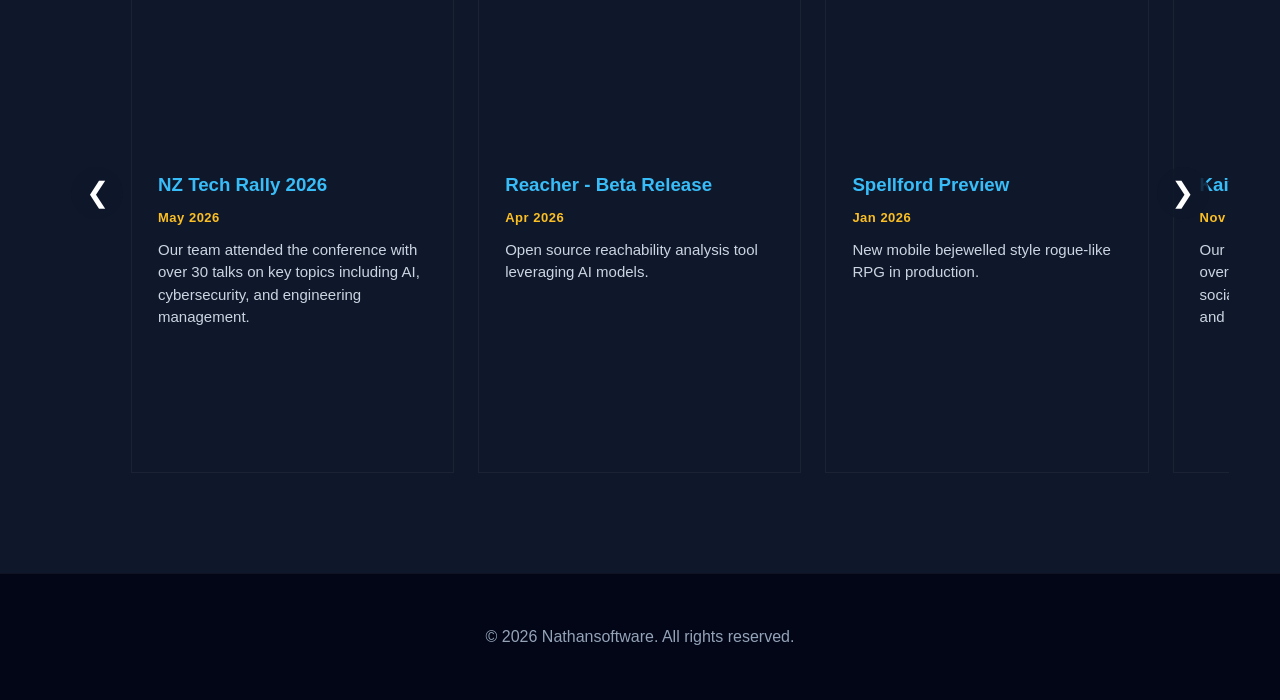
==== commit 9a4b4dc2: "Link downloads" ====
--- a/index.html
+++ b/index.html
@@ -482,6 +482,7 @@
             </div>
 
             <div class="nav-links">
+                <a href="downloads.html">Downloads</a>
                 <a href="#software">Software</a>
                 <a href="#about">About</a>
                 <a href="#work">Work</a>
@@ -508,7 +509,7 @@
 
         <div class="hero-buttons">
 
-            <a href="#software" class="button">
+            <a href="downloads.html" class="button">
                 Downloads
             </a>
 
@@ -615,13 +616,13 @@
                 <div class="stats">
 
                     <div class="stat">
-                        <h3>15K+</h3>
+                        <h3>50K+</h3>
                         <p>Downloads</p>
                     </div>
 
                     <div class="stat">
-                        <h3>10+</h3>
-                        <p>Projects</p>
+                        <h3>20+</h3>
+                        <p>Applications</p>
                     </div>
 
                     <div class="stat">
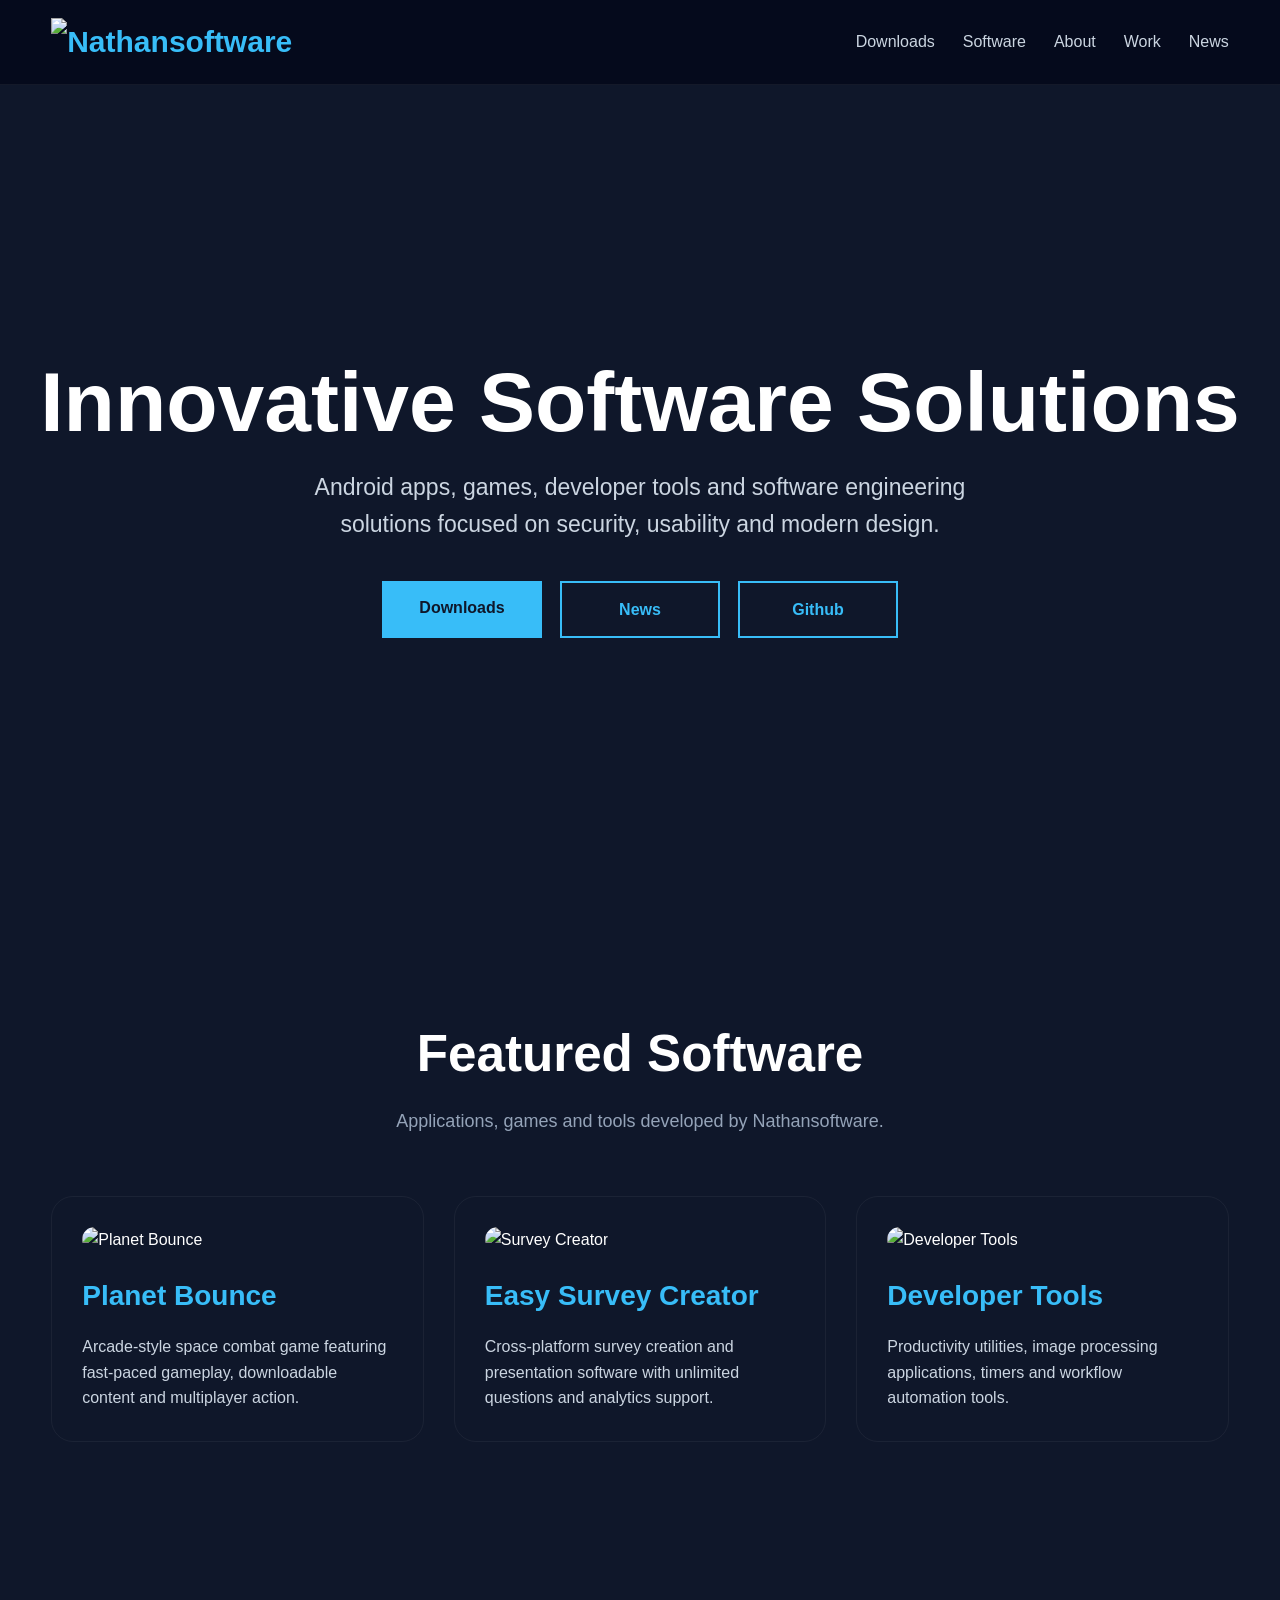
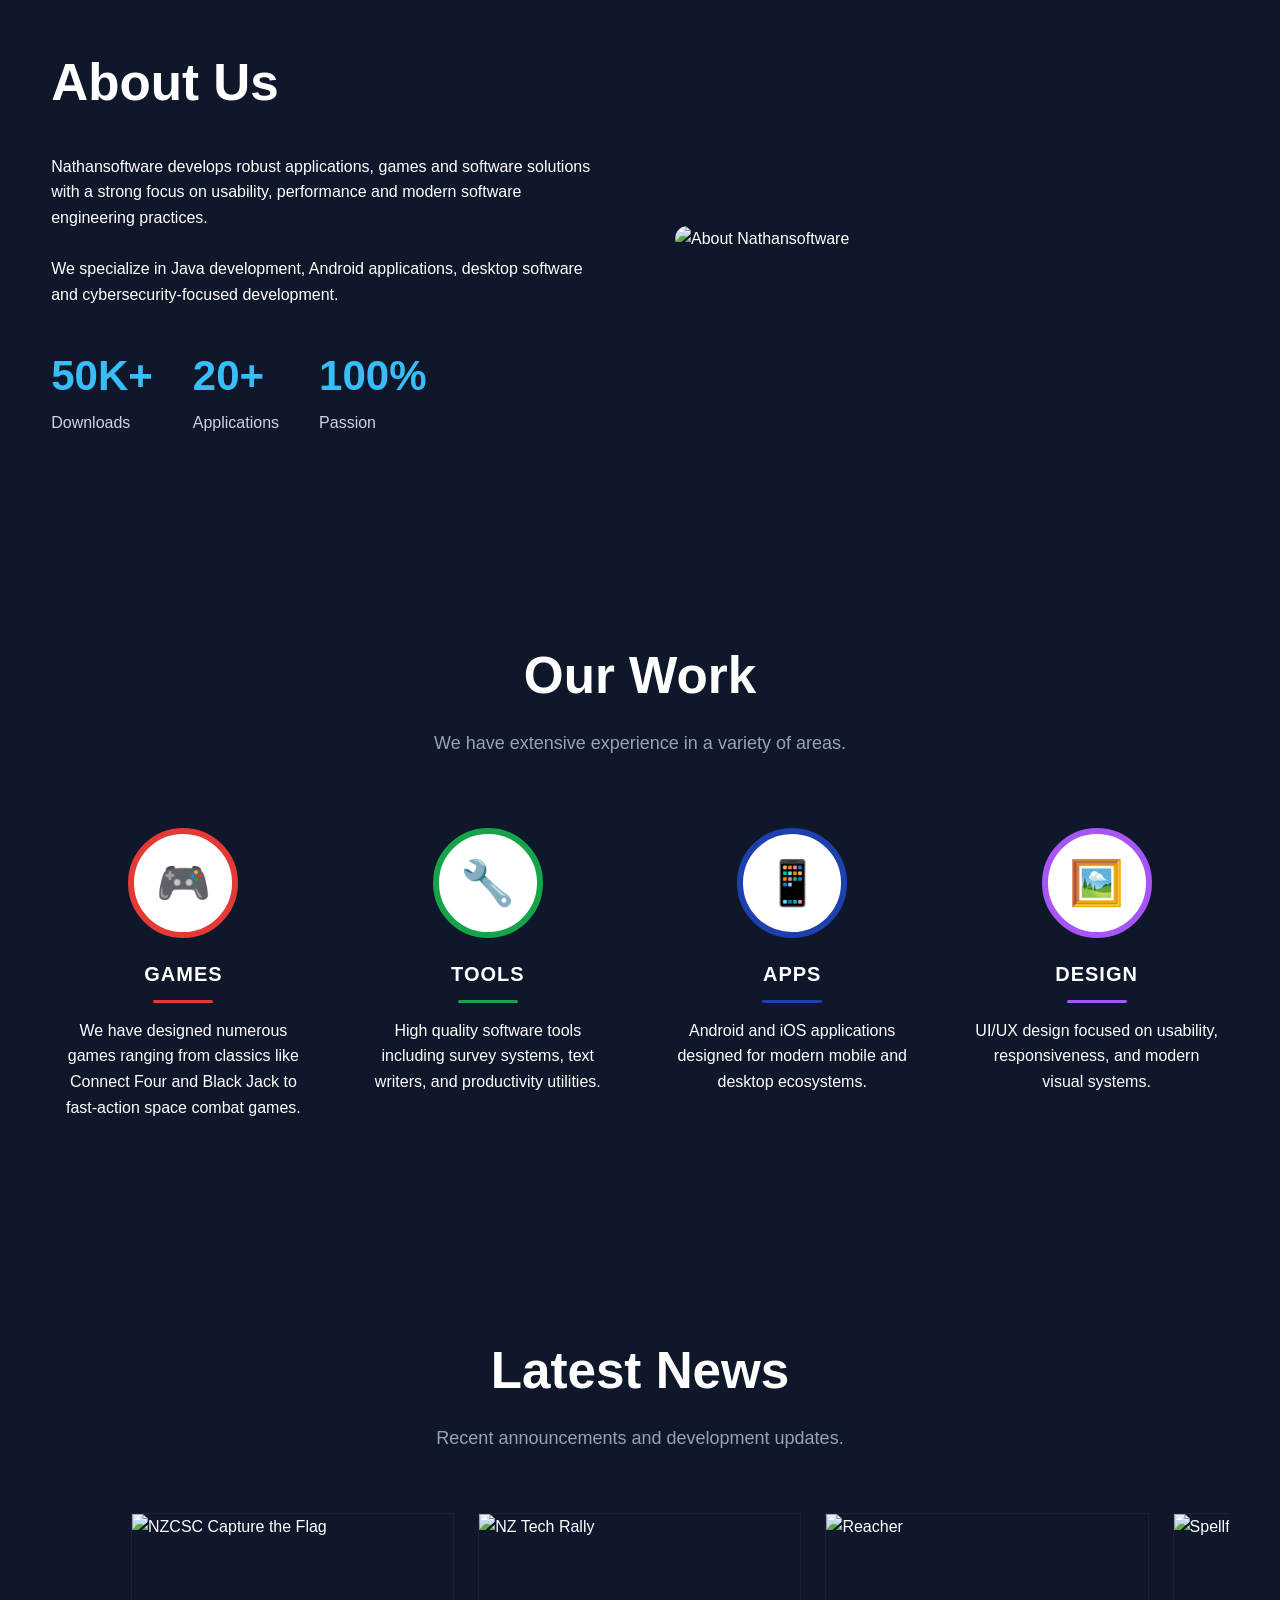
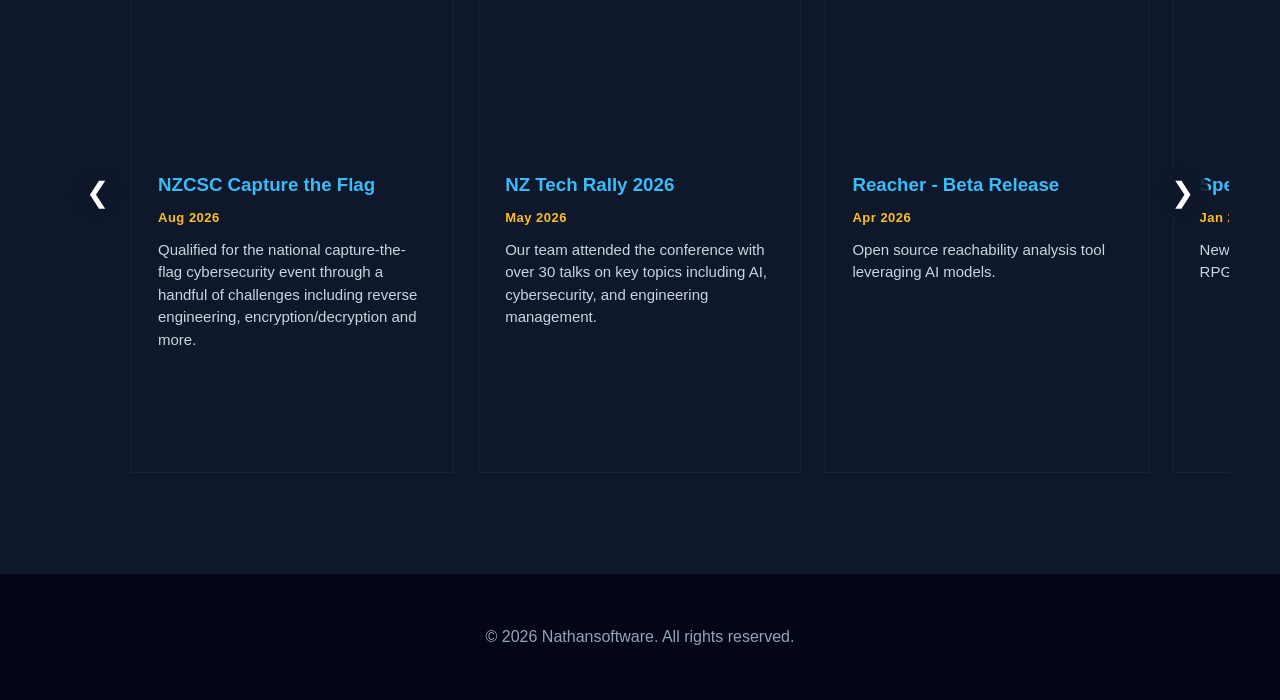
==== commit 8fa4fb80: "New news article and a subpage" ====
--- a/index.html
+++ b/index.html
@@ -6,468 +6,7 @@
 
 <title>Nathansoftware</title>
 
-<style>
-
-* {
-    margin: 0;
-    padding: 0;
-    box-sizing: border-box;
-}
-
-html {
-    scroll-behavior: smooth;
-}
-
-body {
-    font-family: Arial, Helvetica, sans-serif;
-    background: #0f172a;
-    color: white;
-    line-height: 1.6;
-    overflow-x: hidden;
-}
-
-a {
-    text-decoration: none;
-    color: inherit;
-}
-
-.container {
-    width: 92%;
-    max-width: 1250px;
-    margin: auto;
-}
-
-header {
-    position: sticky;
-    top: 0;
-    z-index: 1000;
-    background: rgba(2, 6, 23, 0.7);
-    backdrop-filter: blur(12px);
-    border-bottom: 1px solid rgba(255,255,255,0.06);
-}
-
-nav {
-    display: flex;
-    justify-content: space-between;
-    align-items: center;
-    padding: 18px 0;
-}
-
-.logo {
-    font-size: 30px;
-    font-weight: bold;
-    color: #38bdf8;
-}
-
-.nav-links {
-    display: flex;
-    gap: 28px;
-}
-
-.nav-links a {
-    color: #cbd5e1;
-    transition: 0.2s;
-}
-
-.nav-links a:hover {
-    color: #38bdf8;
-}
-
-.hero {
-    min-height: 92vh;
-    display: flex;
-    align-items: center;
-    text-align: center;
-    background:
-        linear-gradient(rgba(15,23,42,0.82), rgba(15,23,42,0.94)),
-        url('https://cdn.jsdelivr.net/gh/Nathan-R1/Website-Assets@main/assets/hero.jpg') center/cover;
-}
-
-.hero-content {
-    width: 100%;
-    padding: 60px 0;
-}
-
-.hero h1 {
-    font-size: clamp(42px, 8vw, 84px);
-    line-height: 1.02;
-    margin-bottom: 24px;
-}
-
-.hero p {
-    max-width: 760px;
-    margin: auto;
-    font-size: clamp(16px, 2vw, 23px);
-    color: #cbd5e1;
-    padding: 0 14px;
-}
-
-.hero-buttons {
-    display: flex;
-    justify-content: center;
-    gap: 18px;
-    flex-wrap: wrap;
-    margin-top: 38px;
-}
-
-.button {
-    background: #38bdf8;
-    color: #0f172a;
-    padding: 14px 0;
-    border-radius: 0;
-    font-weight: bold;
-    transition: 0.2s;
-    font-size: 16px;
-    width: 160px;
-    text-align: center;
-}
-
-.button:hover {
-    transform: translateY(-3px);
-    background: #7dd3fc;
-}
-
-.secondary {
-    background: transparent;
-    border: 2px solid #38bdf8;
-    color: #38bdf8;
-}
-
-.secondary:hover {
-    background: #38bdf8;
-    color: #0f172a;
-}
-
-section {
-    padding: 100px 0;
-}
-
-.section-title {
-    text-align: center;
-    margin-bottom: 60px;
-}
-
-.section-title h2 {
-    font-size: clamp(34px, 4vw, 52px);
-    margin-bottom: 12px;
-}
-
-.section-title p {
-    color: #94a3b8;
-    font-size: 18px;
-}
-
-.grid {
-    display: grid;
-    gap: 30px;
-}
-
-.features {
-    grid-template-columns: repeat(auto-fit, minmax(260px, 1fr));
-}
-
-.card {
-    background: transparent;
-    padding: 30px;
-    border-radius: 22px;
-    transition: 0.25s;
-    border: 1px solid rgba(255,255,255,0.05);
-}
-
-.card:hover {
-    transform: translateY(-5px);
-}
-
-.card img {
-    width: 100%;
-    border-radius: 16px;
-    margin-bottom: 22px;
-    object-fit: cover;
-}
-
-.card h3 {
-    margin-bottom: 15px;
-    color: #38bdf8;
-    font-size: 28px;
-}
-
-.card p {
-    color: #cbd5e1;
-}
-
-.about {
-    display: grid;
-    grid-template-columns: 1fr 1fr;
-    gap: 70px;
-    align-items: center;
-}
-
-.about img {
-    width: 100%;
-    border-radius: 24px;
-}
-
-.stats {
-    display: flex;
-    gap: 40px;
-    flex-wrap: wrap;
-    margin-top: 35px;
-}
-
-.stat h3 {
-    font-size: 42px;
-    color: #38bdf8;
-}
-
-.stat p {
-    color: #cbd5e1;
-}
-
-.work-grid {
-    display: grid;
-    grid-template-columns: repeat(4, 1fr);
-    gap: 40px;
-    text-align: center;
-}
-
-.work-card {
-    background: transparent;
-    padding: 10px;
-    border: none;
-    box-shadow: none;
-}
-
-.work-icon {
-    width: 110px;
-    height: 110px;
-    margin: 0 auto 20px auto;
-
-    display: flex;
-    align-items: center;
-    justify-content: center;
-
-    border-radius: 50%;
-    border: 6px solid;
-    font-size: 44px;
-
-    background: white;
-}
-
-/* Titles */
-.work-card h3 {
-    margin-top: 10px;
-    font-size: 20px;
-    letter-spacing: 1px;
-}
-
-/* underline bar under title */
-.work-card h3::after {
-    content: "";
-    display: block;
-    width: 60px;
-    height: 3px;
-    margin: 10px auto 15px auto;
-    border-radius: 2px;
-}
-
-/* Colors per card */
-.work-card:nth-child(1) .work-icon { border-color: #e53935; color: #e53935; }
-.work-card:nth-child(2) .work-icon { border-color: #16a34a; color: #16a34a; }
-.work-card:nth-child(3) .work-icon { border-color: #1e40af; color: #1e40af; }
-.work-card:nth-child(4) .work-icon { border-color: #a855f7; color: #a855f7; }
-
-/* underline colors */
-.work-card:nth-child(1) h3::after { background: #e53935; }
-.work-card:nth-child(2) h3::after { background: #16a34a; }
-.work-card:nth-child(3) h3::after { background: #1e40af; }
-.work-card:nth-child(4) h3::after { background: #a855f7; }
-
-/* Responsive */
-@media(max-width: 1000px) {
-    .work-grid {
-        grid-template-columns: repeat(2, 1fr);
-        gap: 30px;
-    }
-}
-
-@media(max-width: 600px) {
-    .work-grid {
-        grid-template-columns: 1fr;
-    }
-}
-
-.news-carousel-wrapper {
-    position: relative;
-    overflow: hidden;
-    padding: 0 80px;
-}
-
-.news-carousel {
-    display: flex;
-    gap: 24px;
-    transition: transform 0.5s ease;
-    will-change: transform;
-    align-items: stretch;
-}
-
-.news-card {
-    flex: 0 0 calc((100% - 48px) / 3);
-    background: transparent;
-    border: 1px solid rgba(255,255,255,0.05);
-    display: flex;
-    flex-direction: column;
-    height: 560px;
-    min-width: 0;
-}
-
-.news-content {
-    padding: 26px;
-    display: flex;
-    flex-direction: column;
-    flex: 1;
-    min-height: 0;
-}
-
-.news-content h3 {
-    margin-bottom: 8px;
-    color: #38bdf8;
-}
-
-.news-date {
-    display: block;
-    font-size: 13px;
-    font-weight: 600;
-    color: #fbbf24;
-    margin-bottom: 10px;
-    letter-spacing: 0.5px;
-}
-
-.news-content p {
-    color: #cbd5e1;
-    white-space: normal;
-    overflow-wrap: anywhere;
-    word-break: normal;
-    hyphens: auto;
-    flex: 1;
-    font-size: 15px;
-    line-height: 1.5;
-    overflow-y: auto;
-    min-width: 0;
-}
-
-.news-card img {
-    width: 100%;
-    height: 230px;
-    object-fit: cover;
-    flex-shrink: 0;
-}
-
-.carousel-btn {
-    position: absolute;
-    top: 50%;
-    transform: translateY(-50%);
-    z-index: 20;
-
-    width: 52px;
-    height: 52px;
-
-    border: none;
-    border-radius: 50%;
-
-    background: rgba(15,23,42,0.85);
-    color: white;
-
-    font-size: 28px;
-    cursor: pointer;
-
-    transition: 0.2s;
-}
-
-.carousel-btn:hover {
-    background: #38bdf8;
-    color: #0f172a;
-}
-
-.prev {
-    left: 20px;
-}
-
-.next {
-    right: 20px;
-}
-
-footer {
-    background: #020617;
-    padding: 50px 0;
-    text-align: center;
-    color: #94a3b8;
-    border-top: 1px solid rgba(255,255,255,0.05);
-}
-
-@media(max-width: 1000px) {
-
-    .news-card {
-        flex: 0 0 calc((100% - 24px) / 2);
-    }
-
-}
-
-@media(max-width: 700px) {
-
-    .news-carousel-wrapper {
-        padding: 0 60px;
-    }
-
-}
-
-@media(max-width: 950px) {
-
-    .about {
-        grid-template-columns: 1fr;
-    }
-
-}
-
-@media(max-width: 700px) {
-
-    nav {
-        flex-direction: column;
-        gap: 16px;
-    }
-
-    .nav-links {
-        gap: 16px;
-        flex-wrap: wrap;
-        justify-content: center;
-    }
-
-    .work-grid {
-        gap: 12px;
-    }
-
-    .work-card {
-        padding: 18px;
-    }
-
-    .work-card p {
-        line-height: 1.25;
-    }
-
-    .card {
-        padding: 22px;
-    }
-
-    section {
-        padding: 70px 0;
-    }
-
-    .news-card {
-        min-width: 100%;
-    }
-
-}
-
-</style>
+<link rel="stylesheet" href="styles/index.css">
 </head>
 
 <body>
@@ -717,6 +256,20 @@
 
             <div class="news-carousel" id="newsCarousel">
 
+                <a class="news-card" href="news/nzcsc-2026.html">
+                    <img src="https://cdn.jsdelivr.net/gh/Nathan-R1/Website-Assets@main/assets/ctf.png" alt="NZCSC Capture the Flag">
+                    <div class="news-content">
+                        <h3>NZCSC Capture the Flag</h3>
+                        <span class="news-date">Aug 2026</span>
+                        <p>
+                            Qualified for the national capture-the-flag
+                            cybersecurity event through a handful of
+                            challenges including reverse engineering,
+                            encryption/decryption and more.
+                        </p>
+                    </div>
+                </a>
+
                 <div class="news-card">
                     <img src="https://cdn.jsdelivr.net/gh/Nathan-R1/Website-Assets@main/assets/nz-tech-rally.jpg" alt="NZ Tech Rally">
                     <div class="news-content">
--- a/styles/index.css
+++ b/styles/index.css
@@ -0,0 +1,458 @@
+* {
+    margin: 0;
+    padding: 0;
+    box-sizing: border-box;
+}
+
+html {
+    scroll-behavior: smooth;
+}
+
+body {
+    font-family: Arial, Helvetica, sans-serif;
+    background: #0f172a;
+    color: white;
+    line-height: 1.6;
+    overflow-x: hidden;
+}
+
+a {
+    text-decoration: none;
+    color: inherit;
+}
+
+.container {
+    width: 92%;
+    max-width: 1250px;
+    margin: auto;
+}
+
+header {
+    position: sticky;
+    top: 0;
+    z-index: 1000;
+    background: rgba(2, 6, 23, 0.7);
+    backdrop-filter: blur(12px);
+    border-bottom: 1px solid rgba(255,255,255,0.06);
+}
+
+nav {
+    display: flex;
+    justify-content: space-between;
+    align-items: center;
+    padding: 18px 0;
+}
+
+.logo {
+    font-size: 30px;
+    font-weight: bold;
+    color: #38bdf8;
+}
+
+.nav-links {
+    display: flex;
+    gap: 28px;
+}
+
+.nav-links a {
+    color: #cbd5e1;
+    transition: 0.2s;
+}
+
+.nav-links a:hover {
+    color: #38bdf8;
+}
+
+.hero {
+    min-height: 92vh;
+    display: flex;
+    align-items: center;
+    text-align: center;
+    background:
+        linear-gradient(rgba(15,23,42,0.82), rgba(15,23,42,0.94)),
+        url('https://cdn.jsdelivr.net/gh/Nathan-R1/Website-Assets@main/assets/hero.jpg') center/cover;
+}
+
+.hero-content {
+    width: 100%;
+    padding: 60px 0;
+}
+
+.hero h1 {
+    font-size: clamp(42px, 8vw, 84px);
+    line-height: 1.02;
+    margin-bottom: 24px;
+}
+
+.hero p {
+    max-width: 760px;
+    margin: auto;
+    font-size: clamp(16px, 2vw, 23px);
+    color: #cbd5e1;
+    padding: 0 14px;
+}
+
+.hero-buttons {
+    display: flex;
+    justify-content: center;
+    gap: 18px;
+    flex-wrap: wrap;
+    margin-top: 38px;
+}
+
+.button {
+    background: #38bdf8;
+    color: #0f172a;
+    padding: 14px 0;
+    border-radius: 0;
+    font-weight: bold;
+    transition: 0.2s;
+    font-size: 16px;
+    width: 160px;
+    text-align: center;
+}
+
+.button:hover {
+    transform: translateY(-3px);
+    background: #7dd3fc;
+}
+
+.secondary {
+    background: transparent;
+    border: 2px solid #38bdf8;
+    color: #38bdf8;
+}
+
+.secondary:hover {
+    background: #38bdf8;
+    color: #0f172a;
+}
+
+section {
+    padding: 100px 0;
+}
+
+.section-title {
+    text-align: center;
+    margin-bottom: 60px;
+}
+
+.section-title h2 {
+    font-size: clamp(34px, 4vw, 52px);
+    margin-bottom: 12px;
+}
+
+.section-title p {
+    color: #94a3b8;
+    font-size: 18px;
+}
+
+.grid {
+    display: grid;
+    gap: 30px;
+}
+
+.features {
+    grid-template-columns: repeat(auto-fit, minmax(260px, 1fr));
+}
+
+.card {
+    background: transparent;
+    padding: 30px;
+    border-radius: 22px;
+    transition: 0.25s;
+    border: 1px solid rgba(255,255,255,0.05);
+}
+
+.card:hover {
+    transform: translateY(-5px);
+}
+
+.card img {
+    width: 100%;
+    border-radius: 16px;
+    margin-bottom: 22px;
+    object-fit: cover;
+}
+
+.card h3 {
+    margin-bottom: 15px;
+    color: #38bdf8;
+    font-size: 28px;
+}
+
+.card p {
+    color: #cbd5e1;
+}
+
+.about {
+    display: grid;
+    grid-template-columns: 1fr 1fr;
+    gap: 70px;
+    align-items: center;
+}
+
+.about img {
+    width: 100%;
+    border-radius: 24px;
+}
+
+.stats {
+    display: flex;
+    gap: 40px;
+    flex-wrap: wrap;
+    margin-top: 35px;
+}
+
+.stat h3 {
+    font-size: 42px;
+    color: #38bdf8;
+}
+
+.stat p {
+    color: #cbd5e1;
+}
+
+.work-grid {
+    display: grid;
+    grid-template-columns: repeat(4, 1fr);
+    gap: 40px;
+    text-align: center;
+}
+
+.work-card {
+    background: transparent;
+    padding: 10px;
+    border: none;
+    box-shadow: none;
+}
+
+.work-icon {
+    width: 110px;
+    height: 110px;
+    margin: 0 auto 20px auto;
+
+    display: flex;
+    align-items: center;
+    justify-content: center;
+
+    border-radius: 50%;
+    border: 6px solid;
+    font-size: 44px;
+
+    background: white;
+}
+
+/* Titles */
+.work-card h3 {
+    margin-top: 10px;
+    font-size: 20px;
+    letter-spacing: 1px;
+}
+
+/* underline bar under title */
+.work-card h3::after {
+    content: "";
+    display: block;
+    width: 60px;
+    height: 3px;
+    margin: 10px auto 15px auto;
+    border-radius: 2px;
+}
+
+/* Colors per card */
+.work-card:nth-child(1) .work-icon { border-color: #e53935; color: #e53935; }
+.work-card:nth-child(2) .work-icon { border-color: #16a34a; color: #16a34a; }
+.work-card:nth-child(3) .work-icon { border-color: #1e40af; color: #1e40af; }
+.work-card:nth-child(4) .work-icon { border-color: #a855f7; color: #a855f7; }
+
+/* underline colors */
+.work-card:nth-child(1) h3::after { background: #e53935; }
+.work-card:nth-child(2) h3::after { background: #16a34a; }
+.work-card:nth-child(3) h3::after { background: #1e40af; }
+.work-card:nth-child(4) h3::after { background: #a855f7; }
+
+/* Responsive */
+@media(max-width: 1000px) {
+    .work-grid {
+        grid-template-columns: repeat(2, 1fr);
+        gap: 30px;
+    }
+}
+
+@media(max-width: 600px) {
+    .work-grid {
+        grid-template-columns: 1fr;
+    }
+}
+
+.news-carousel-wrapper {
+    position: relative;
+    overflow: hidden;
+    padding: 0 80px;
+}
+
+.news-carousel {
+    display: flex;
+    gap: 24px;
+    transition: transform 0.5s ease;
+    will-change: transform;
+    align-items: stretch;
+}
+
+.news-card {
+    flex: 0 0 calc((100% - 48px) / 3);
+    background: transparent;
+    border: 1px solid rgba(255,255,255,0.05);
+    display: flex;
+    flex-direction: column;
+    height: 560px;
+    min-width: 0;
+}
+
+.news-content {
+    padding: 26px;
+    display: flex;
+    flex-direction: column;
+    flex: 1;
+    min-height: 0;
+}
+
+.news-content h3 {
+    margin-bottom: 8px;
+    color: #38bdf8;
+}
+
+.news-date {
+    display: block;
+    font-size: 13px;
+    font-weight: 600;
+    color: #fbbf24;
+    margin-bottom: 10px;
+    letter-spacing: 0.5px;
+}
+
+.news-content p {
+    color: #cbd5e1;
+    white-space: normal;
+    overflow-wrap: anywhere;
+    word-break: normal;
+    hyphens: auto;
+    flex: 1;
+    font-size: 15px;
+    line-height: 1.5;
+    overflow-y: auto;
+    min-width: 0;
+}
+
+.news-card img {
+    width: 100%;
+    height: 230px;
+    object-fit: cover;
+    flex-shrink: 0;
+}
+
+.carousel-btn {
+    position: absolute;
+    top: 50%;
+    transform: translateY(-50%);
+    z-index: 20;
+
+    width: 52px;
+    height: 52px;
+
+    border: none;
+    border-radius: 50%;
+
+    background: rgba(15,23,42,0.85);
+    color: white;
+
+    font-size: 28px;
+    cursor: pointer;
+
+    transition: 0.2s;
+}
+
+.carousel-btn:hover {
+    background: #38bdf8;
+    color: #0f172a;
+}
+
+.prev {
+    left: 20px;
+}
+
+.next {
+    right: 20px;
+}
+
+footer {
+    background: #020617;
+    padding: 50px 0;
+    text-align: center;
+    color: #94a3b8;
+    border-top: 1px solid rgba(255,255,255,0.05);
+}
+
+@media(max-width: 1000px) {
+
+    .news-card {
+        flex: 0 0 calc((100% - 24px) / 2);
+    }
+
+}
+
+@media(max-width: 700px) {
+
+    .news-carousel-wrapper {
+        padding: 0 60px;
+    }
+
+}
+
+@media(max-width: 950px) {
+
+    .about {
+        grid-template-columns: 1fr;
+    }
+
+}
+
+@media(max-width: 700px) {
+
+    nav {
+        flex-direction: column;
+        gap: 16px;
+    }
+
+    .nav-links {
+        gap: 16px;
+        flex-wrap: wrap;
+        justify-content: center;
+    }
+
+    .work-grid {
+        gap: 12px;
+    }
+
+    .work-card {
+        padding: 18px;
+    }
+
+    .work-card p {
+        line-height: 1.25;
+    }
+
+    .card {
+        padding: 22px;
+    }
+
+    section {
+        padding: 70px 0;
+    }
+
+    .news-card {
+        min-width: 100%;
+    }
+
+}
